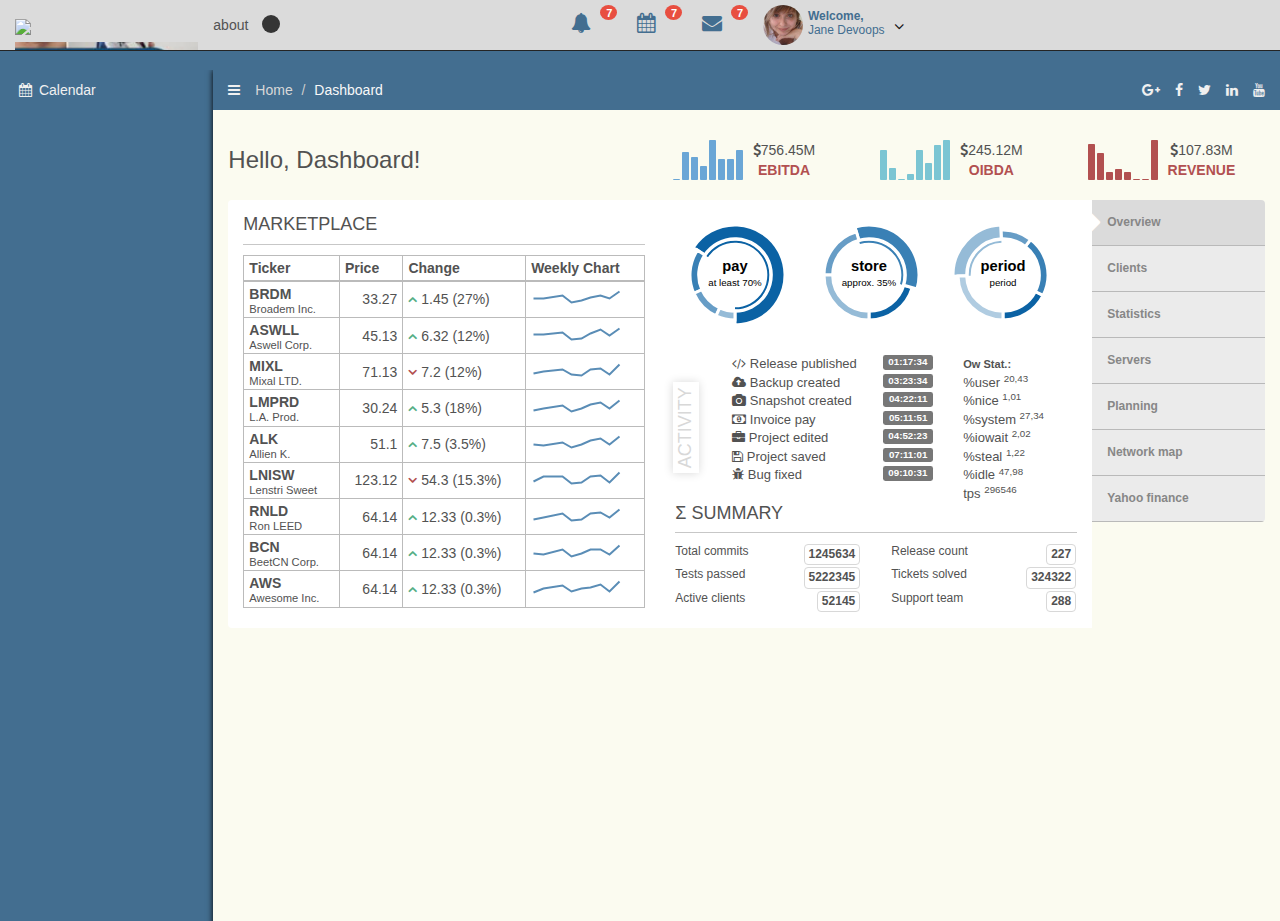
==== index_v1.html @ 011835b8 "Commit Geral" ====
<!DOCTYPE html>
<html lang="en">
	<head>
		<meta charset="utf-8">
		<title>Nome Sistema</title>
		<meta name="description" content="description">
		<meta name="author" content="DevOOPS">
		<meta name="viewport" content="width=device-width, initial-scale=1">
		<link href="plugins/bootstrap/bootstrap.css" rel="stylesheet">
		<link href="plugins/jquery-ui/jquery-ui.min.css" rel="stylesheet">
		<link href="http://maxcdn.bootstrapcdn.com/font-awesome/4.2.0/css/font-awesome.min.css" rel="stylesheet">
		<link href='http://fonts.googleapis.com/css?family=Righteous' rel='stylesheet' type='text/css'>
		<link href="plugins/fancybox/jquery.fancybox.css" rel="stylesheet">
		<link href="plugins/fullcalendar/fullcalendar.css" rel="stylesheet">
		<link href="plugins/xcharts/xcharts.min.css" rel="stylesheet">
		<link href="plugins/select2/select2.css" rel="stylesheet">
		<link href="plugins/justified-gallery/justifiedGallery.css" rel="stylesheet">
		<link href="css/style_v1.css" rel="stylesheet">
		<link href="plugins/chartist/chartist.min.css" rel="stylesheet">
		<!-- HTML5 shim and Respond.js IE8 support of HTML5 elements and media queries -->
		<!--[if lt IE 9]>
				<script src="http://getbootstrap.com/docs-assets/js/html5shiv.js"></script>
				<script src="http://getbootstrap.com/docs-assets/js/respond.min.js"></script>
		<![endif]-->
	</head>
<body>asdasd
<!--Start Header-->
<div id="screensaver">
	<canvas id="canvas"></canvas>
	<i class="fa fa-lock" id="screen_unlock"></i>
</div>
<div id="modalbox">
	<div class="devoops-modal">
		<div class="devoops-modal-header">
			<div class="modal-header-name">
				<span>Basic table</span>
			</div>
			<div class="box-icons">
				<a class="close-link">
					<i class="fa fa-times"></i>
				</a>
			</div>
		</div>
		<div class="devoops-modal-inner">
		</div>
		<div class="devoops-modal-bottom">
		</div>
	</div>
</div>
<header class="navbar">
	<div class="container-fluid expanded-panel">
		<div class="row">
			<div id="logo" class="col-xs-12 col-sm-2">
				<a href="index_v1.html">
					<img src="img/111.png"/>
				</a>
			</div>
			<div id="top-panel" class="col-xs-12 col-sm-10">
				<div class="row">
					<!-- <div class="col-xs-8 col-sm-4">
						<div id="search">
							<input type="text" placeholder="search"/>
							<i class="fa fa-search"></i>
						</div>
					</div> -->
					<div class="col-xs-4 col-sm-8 top-panel-right">
						<a href="#" class="about">about</a>
						<a href="index.html" class="style2"></a>
						<ul class="nav navbar-nav pull-right panel-menu">
							<li class="hidden-xs">
								<a href="index.html" class="modal-link">
									<i class="fa fa-bell"></i>
									<span class="badge">7</span>
								</a>
							</li>
							<li class="hidden-xs">
								<a class="ajax-link" href="ajax/calendar.html">
									<i class="fa fa-calendar"></i>
									<span class="badge">7</span>
								</a>
							</li>
							<li class="hidden-xs">
								<a href="ajax/page_messages.html" class="ajax-link">
									<i class="fa fa-envelope"></i>
									<span class="badge">7</span>
								</a>
							</li>
							<li class="dropdown">
								<a href="#" class="dropdown-toggle account" data-toggle="dropdown">
									<div class="avatar">
										<img src="img/avatar.jpg" class="img-circle" alt="avatar" />
									</div>
									<i class="fa fa-angle-down pull-right"></i>
									<div class="user-mini pull-right">
										<span class="welcome">Welcome,</span>
										<span>Jane Devoops</span>
									</div>
								</a>
								<ul class="dropdown-menu">
									<li>
										<a href="#">
											<i class="fa fa-user"></i>
											<span>Profile</span>
										</a>
									</li>
									<li>
										<a href="ajax/page_messages.html" class="ajax-link">
											<i class="fa fa-envelope"></i>
											<span>Messages</span>
										</a>
									</li>
									<li>
										<a href="ajax/gallery_simple.html" class="ajax-link">
											<i class="fa fa-picture-o"></i>
											<span>Albums</span>
										</a>
									</li>
									<li>
										<a href="ajax/calendar.html" class="ajax-link">
											<i class="fa fa-tasks"></i>
											<span>Tasks</span>
										</a>
									</li>
									<li>
										<a href="#">
											<i class="fa fa-cog"></i>
											<span>Settings</span>
										</a>
									</li>
									<li>
										<a href="#">
											<i class="fa fa-power-off"></i>
											<span>Logout</span>
										</a>
									</li>
								</ul>
							</li>
						</ul>
					</div>
				</div>
			</div>
		</div>
	</div>
</header>
<!--End Header-->
<!--Start Container-->
<div id="main" class="container-fluid">
	<div class="row">
		<div id="sidebar-left" class="col-xs-2 col-sm-2">
			<ul class="nav main-menu">
				<!-- <li>
					<a href="ajax/dashboard.html" class="ajax-link">
						<i class="fa fa-dashboard"></i>
						<span class="hidden-xs">Dashboard</span>
					</a>
				</li>
				<li class="dropdown">
					<a href="#" class="dropdown-toggle">
						<i class="fa fa-bar-chart-o"></i>
						<span class="hidden-xs">Charts</span>
					</a>
					<ul class="dropdown-menu">
						<li><a class="ajax-link" href="ajax/charts_xcharts.html">xCharts</a></li>
						<li><a class="ajax-link" href="ajax/charts_flot.html">Flot Charts</a></li>
						<li><a class="ajax-link" href="ajax/charts_google.html">Google Charts</a></li>
						<li><a class="ajax-link" href="ajax/charts_morris.html">Morris Charts</a></li>
						<li><a class="ajax-link" href="ajax/charts_amcharts.html">AmCharts</a></li>
						<li><a class="ajax-link" href="ajax/charts_chartist.html">Chartist</a></li>
						<li><a class="ajax-link" href="ajax/charts_coindesk.html">CoinDesk realtime</a></li>
					</ul>
				</li>
				<li class="dropdown">
					<a href="#" class="dropdown-toggle">
						<i class="fa fa-table"></i>
						 <span class="hidden-xs">Tables</span>
					</a>
					<ul class="dropdown-menu">
						<li><a class="ajax-link" href="ajax/tables_simple.html">Simple Tables</a></li>
						<li><a class="ajax-link" href="ajax/tables_datatables.html">Data Tables</a></li>
						<li><a class="ajax-link" href="ajax/tables_beauty.html">Beauty Tables</a></li>
					</ul>
				</li>
				<li class="dropdown">
					<a href="#" class="dropdown-toggle">
						<i class="fa fa-pencil-square-o"></i>
						 <span class="hidden-xs">Forms</span>
					</a>
					<ul class="dropdown-menu">
						<li><a class="ajax-link" href="ajax/forms_elements.html">Elements</a></li>
						<li><a class="ajax-link" href="ajax/forms_layouts.html">Layouts</a></li>
						<li><a class="ajax-link" href="ajax/forms_file_uploader.html">File Uploader</a></li>
					</ul>
				</li>
				<li class="dropdown">
					<a href="#" class="dropdown-toggle">
						<i class="fa fa-desktop"></i>
						 <span class="hidden-xs">UI Elements</span>
					</a>
					<ul class="dropdown-menu">
						<li><a class="ajax-link" href="ajax/ui_grid.html">Grid</a></li>
						<li><a class="ajax-link" href="ajax/ui_buttons.html">Buttons</a></li>
						<li><a class="ajax-link" href="ajax/ui_progressbars.html">Progress Bars</a></li>
						<li><a class="ajax-link" href="ajax/ui_jquery-ui.html">Jquery UI</a></li>
						<li><a class="ajax-link" href="ajax/ui_icons.html">Icons</a></li>
					</ul>
				</li>
				<li class="dropdown">
					<a href="#" class="dropdown-toggle">
						<i class="fa fa-list"></i>
						 <span class="hidden-xs">Pages</span>
					</a>
					<ul class="dropdown-menu">
						<li><a href="ajax/page_login_v1.html">Login</a></li>
						<li><a href="ajax/page_register_v1.html">Register</a></li>
						<li><a id="locked-screen" class="submenu" href="ajax/page_locked.html">Locked Screen</a></li>
						<li><a class="ajax-link" href="ajax/page_contacts.html">Contacts</a></li>
						<li><a class="ajax-link" href="ajax/page_feed.html">Feed</a></li>
						<li><a class="ajax-link add-full" href="ajax/page_messages.html">Messages</a></li>
						<li><a class="ajax-link" href="ajax/page_pricing.html">Pricing</a></li>
						<li><a class="ajax-link" href="ajax/page_product.html">Product</a></li>
						<li><a class="ajax-link" href="ajax/page_invoice.html">Invoice</a></li>
						<li><a class="ajax-link" href="ajax/page_search.html">Search Results</a></li>
						<li><a class="ajax-link" href="ajax/page_404.html">Error 404</a></li>
						<li><a href="ajax/page_500_v1.html">Error 500</a></li>
					</ul>
				</li>
				<li class="dropdown">
					<a href="#" class="dropdown-toggle">
						<i class="fa fa-map-marker"></i>
						<span class="hidden-xs">Maps</span>
					</a>
					<ul class="dropdown-menu">
						<li><a class="ajax-link" href="ajax/maps.html">OpenStreetMap</a></li>
						<li><a class="ajax-link" href="ajax/map_fullscreen.html">Fullscreen map</a></li>
						<li><a class="ajax-link" href="ajax/map_leaflet.html">Leaflet</a></li>
					</ul>
				</li>
				<li class="dropdown">
					<a href="#" class="dropdown-toggle">
						<i class="fa fa-picture-o"></i>
						 <span class="hidden-xs">Gallery</span>
					</a>
					<ul class="dropdown-menu">
						<li><a class="ajax-link" href="ajax/gallery_simple.html">Simple Gallery</a></li>
						<li><a class="ajax-link" href="ajax/gallery_flickr.html">Flickr Gallery</a></li>
					</ul>
				</li>
				<li>
					 <a class="ajax-link" href="ajax/typography.html">
						 <i class="fa fa-font"></i>
						 <span class="hidden-xs">Typography</span>
					</a>
				</li> -->
				 <li>
					<a class="ajax-link" href="ajax/calendar.html">
						 <i class="fa fa-calendar"></i>
						 <span class="hidden-xs">Calendar</span>
					</a>
				 </li>
				<!-- <li class="dropdown">
					<a href="#" class="dropdown-toggle">
						<i class="fa fa-picture-o"></i>
						 <span class="hidden-xs">Multilevel menu</span>
					</a>
					<ul class="dropdown-menu">
						<li><a href="#">First level menu</a></li>
						<li><a href="#">First level menu</a></li>
						<li class="dropdown">
							<a href="#" class="dropdown-toggle">
								<i class="fa fa-plus-square"></i>
								<span class="hidden-xs">Second level menu group</span>
							</a>
							<ul class="dropdown-menu">
								<li><a href="#">Second level menu</a></li>
								<li><a href="#">Second level menu</a></li>
								<li class="dropdown">
									<a href="#" class="dropdown-toggle">
										<i class="fa fa-plus-square"></i>
										<span class="hidden-xs">Three level menu group</span>
									</a>
									<ul class="dropdown-menu">
										<li><a href="#">Three level menu</a></li>
										<li><a href="#">Three level menu</a></li>
										<li class="dropdown">
											<a href="#" class="dropdown-toggle">
												<i class="fa fa-plus-square"></i>
												<span class="hidden-xs">Four level menu group</span>
											</a>
											<ul class="dropdown-menu">
												<li><a href="#">Four level menu</a></li>
												<li><a href="#">Four level menu</a></li>
												<li class="dropdown">
													<a href="#" class="dropdown-toggle">
														<i class="fa fa-plus-square"></i>
														<span class="hidden-xs">Five level menu group</span>
													</a>
													<ul class="dropdown-menu">
														<li><a href="#">Five level menu</a></li>
														<li><a href="#">Five level menu</a></li>
														<li class="dropdown">
															<a href="#" class="dropdown-toggle">
																<i class="fa fa-plus-square"></i>
																<span class="hidden-xs">Six level menu group</span>
															</a>
															<ul class="dropdown-menu">
																<li><a href="#">Six level menu</a></li>
																<li><a href="#">Six level menu</a></li>
															</ul>
														</li>
													</ul>
												</li>
											</ul>
										</li>
										<li><a href="#">Three level menu</a></li>
									</ul>
								</li>
							</ul>
						</li>
					</ul>
				</li>-->
			</ul>
		</div>
		<!--Start Content-->
		<div id="content" class="col-xs-12 col-sm-10">
			<div id="about">
				<div class="about-inner">
					<h4 class="page-header">Open-source admin theme for you</h4>
					<p>DevOOPS team</p>
					<p>Homepage - <a href="http://devoops.me" target="_blank">http://devoops.me</a></p>
					<p>Email - <a href="mailto:devoopsme@gmail.com">devoopsme@gmail.com</a></p>
					<p>Twitter - <a href="http://twitter.com/devoopsme" target="_blank">http://twitter.com/devoopsme</a></p>
					<p>Donate - BTC 123Ci1ZFK5V7gyLsyVU36yPNWSB5TDqKn3</p>
				</div>
			</div>
			<div class="preloader">
				<img src="img/devoops_getdata.gif" class="devoops-getdata" alt="preloader"/>
			</div>
			<div id="ajax-content"></div>
		</div>
		<!--End Content-->
	</div>
</div>
<!--End Container-->
<!-- jQuery (necessary for Bootstrap's JavaScript plugins) -->
<!--<script src="http://code.jquery.com/jquery.js"></script>-->
<script src="plugins/jquery/jquery.min.js"></script>
<script src="plugins/jquery-ui/jquery-ui.min.js"></script>
<!-- Include all compiled plugins (below), or include individual files as needed -->
<script src="plugins/bootstrap/bootstrap.min.js"></script>
<script src="plugins/justified-gallery/jquery.justifiedGallery.min.js"></script>
<script src="plugins/tinymce/tinymce.min.js"></script>
<script src="plugins/tinymce/jquery.tinymce.min.js"></script>
<!-- All functions for this theme + document.ready processing -->
<script src="js/devoops.js"></script>
</body>
</html>
---- plugins/fullcalendar/fullcalendar.css ----
/*!
 * FullCalendar v2.1.1 Stylesheet
 * Docs & License: http://arshaw.com/fullcalendar/
 * (c) 2013 Adam Shaw
 */


.fc {
	direction: ltr;
	text-align: left;
}

.fc-rtl {
	text-align: right;
}

body .fc { /* extra precedence to overcome jqui */
	font-size: 1em;
}


/* Colors
--------------------------------------------------------------------------------------------------*/

.fc-unthemed th,
.fc-unthemed td,
.fc-unthemed hr,
.fc-unthemed thead,
.fc-unthemed tbody,
.fc-unthemed .fc-row,
.fc-unthemed .fc-popover {
	border-color: #ddd;
}

.fc-unthemed .fc-popover {
	background-color: #fff;
}

.fc-unthemed hr,
.fc-unthemed .fc-popover .fc-header {
	background: #eee;
}

.fc-unthemed .fc-popover .fc-header .fc-close {
	color: #666;
}

.fc-unthemed .fc-today {
	background: #fcf8e3;
}

.fc-highlight { /* when user is selecting cells */
	background: #bce8f1;
	opacity: .3;
	filter: alpha(opacity=30); /* for IE */
}


/* Icons (inline elements with styled text that mock arrow icons)
--------------------------------------------------------------------------------------------------*/

.fc-icon {
	display: inline-block;
	font-size: 2em;
	line-height: .5em;
	height: .5em; /* will make the total height 1em */
	font-family: "Courier New", Courier, monospace;
}

.fc-icon-left-single-arrow:after {
	content: "\02039";
	font-weight: bold;
}

.fc-icon-right-single-arrow:after {
	content: "\0203A";
	font-weight: bold;
}

.fc-icon-left-double-arrow:after {
	content: "\000AB";
}

.fc-icon-right-double-arrow:after {
	content: "\000BB";
}

.fc-icon-x:after {
	content: "\000D7";
}


/* Buttons (styled <button> tags, normalized to work cross-browser)
--------------------------------------------------------------------------------------------------*/

.fc button {
	/* force height to include the border and padding */
	-moz-box-sizing: border-box;
	-webkit-box-sizing: border-box;
	box-sizing: border-box;

	/* dimensions */
	margin: 0;
	height: 2.1em;
	padding: 0 .6em;

	/* text & cursor */
	font-size: 1em; /* normalize */
	white-space: nowrap;
	cursor: pointer;
}

/* Firefox has an annoying inner border */
.fc button::-moz-focus-inner { margin: 0; padding: 0; }
	
.fc-state-default { /* non-theme */
	border: 1px solid;
}

.fc-state-default.fc-corner-left { /* non-theme */
	border-top-left-radius: 4px;
	border-bottom-left-radius: 4px;
}

.fc-state-default.fc-corner-right { /* non-theme */
	border-top-right-radius: 4px;
	border-bottom-right-radius: 4px;
}

/* icons in buttons */

.fc button .fc-icon { /* non-theme */
	position: relative;
	top: .05em; /* seems to be a good adjustment across browsers */
	margin: 0 .1em;
}
	
/*
  button states
  borrowed from twitter bootstrap (http://twitter.github.com/bootstrap/)
*/

.fc-state-default {
	background-color: #f5f5f5;
	background-image: -moz-linear-gradient(top, #ffffff, #e6e6e6);
	background-image: -webkit-gradient(linear, 0 0, 0 100%, from(#ffffff), to(#e6e6e6));
	background-image: -webkit-linear-gradient(top, #ffffff, #e6e6e6);
	background-image: -o-linear-gradient(top, #ffffff, #e6e6e6);
	background-image: linear-gradient(to bottom, #ffffff, #e6e6e6);
	background-repeat: repeat-x;
	border-color: #e6e6e6 #e6e6e6 #bfbfbf;
	border-color: rgba(0, 0, 0, 0.1) rgba(0, 0, 0, 0.1) rgba(0, 0, 0, 0.25);
	color: #333;
	text-shadow: 0 1px 1px rgba(255, 255, 255, 0.75);
	box-shadow: inset 0 1px 0 rgba(255, 255, 255, 0.2), 0 1px 2px rgba(0, 0, 0, 0.05);
}

.fc-state-hover,
.fc-state-down,
.fc-state-active,
.fc-state-disabled {
	color: #333333;
	background-color: #e6e6e6;
}

.fc-state-hover {
	color: #333333;
	text-decoration: none;
	background-position: 0 -15px;
	-webkit-transition: background-position 0.1s linear;
	   -moz-transition: background-position 0.1s linear;
	     -o-transition: background-position 0.1s linear;
	        transition: background-position 0.1s linear;
}

.fc-state-down,
.fc-state-active {
	background-color: #cccccc;
	background-image: none;
	box-shadow: inset 0 2px 4px rgba(0, 0, 0, 0.15), 0 1px 2px rgba(0, 0, 0, 0.05);
}

.fc-state-disabled {
	cursor: default;
	background-image: none;
	opacity: 0.65;
	filter: alpha(opacity=65);
	box-shadow: none;
}


/* Buttons Groups
--------------------------------------------------------------------------------------------------*/

.fc-button-group {
	display: inline-block;
}

/*
every button that is not first in a button group should scootch over one pixel and cover the
previous button's border...
*/

.fc .fc-button-group > * { /* extra precedence b/c buttons have margin set to zero */
	float: left;
	margin: 0 0 0 -1px;
}

.fc .fc-button-group > :first-child { /* same */
	margin-left: 0;
}


/* Popover
--------------------------------------------------------------------------------------------------*/

.fc-popover {
	position: absolute;
	box-shadow: 0 2px 6px rgba(0,0,0,.15);
}

.fc-popover .fc-header {
	padding: 2px 4px;
}

.fc-popover .fc-header .fc-title {
	margin: 0 2px;
}

.fc-popover .fc-header .fc-close {
	cursor: pointer;
}

.fc-ltr .fc-popover .fc-header .fc-title,
.fc-rtl .fc-popover .fc-header .fc-close {
	float: left;
}

.fc-rtl .fc-popover .fc-header .fc-title,
.fc-ltr .fc-popover .fc-header .fc-close {
	float: right;
}

/* unthemed */

.fc-unthemed .fc-popover {
	border-width: 1px;
	border-style: solid;
}

.fc-unthemed .fc-popover .fc-header .fc-close {
	font-size: 25px;
	margin-top: 4px;
}

/* jqui themed */

.fc-popover > .ui-widget-header + .ui-widget-content {
	border-top: 0; /* where they meet, let the header have the border */
}


/* Misc Reusable Components
--------------------------------------------------------------------------------------------------*/

.fc hr {
	height: 0;
	margin: 0;
	padding: 0 0 2px; /* height is unreliable across browsers, so use padding */
	border-style: solid;
	border-width: 1px 0;
}

.fc-clear {
	clear: both;
}

.fc-bg,
.fc-highlight-skeleton,
.fc-helper-skeleton {
	/* these element should always cling to top-left/right corners */
	position: absolute;
	top: 0;
	left: 0;
	right: 0;
}

.fc-bg {
	bottom: 0; /* strech bg to bottom edge */
}

.fc-bg table {
	height: 100%; /* strech bg to bottom edge */
}


/* Tables
--------------------------------------------------------------------------------------------------*/

.fc table {
	width: 100%;
	table-layout: fixed;
	border-collapse: collapse;
	border-spacing: 0;
	font-size: 1em; /* normalize cross-browser */
}

.fc th {
	text-align: center;
}

.fc th,
.fc td {
	border-style: solid;
	border-width: 1px;
	padding: 0;
	vertical-align: top;
}

.fc td.fc-today {
	border-style: double; /* overcome neighboring borders */
}


/* Fake Table Rows
--------------------------------------------------------------------------------------------------*/

.fc .fc-row { /* extra precedence to overcome themes w/ .ui-widget-content forcing a 1px border */
	/* no visible border by default. but make available if need be (scrollbar width compensation) */
	border-style: solid;
	border-width: 0;
}

.fc-row table {
	/* don't put left/right border on anything within a fake row.
	   the outer tbody will worry about this */
	border-left: 0 hidden transparent;
	border-right: 0 hidden transparent;

	/* no bottom borders on rows */
	border-bottom: 0 hidden transparent; 
}

.fc-row:first-child table {
	border-top: 0 hidden transparent; /* no top border on first row */
}


/* Day Row (used within the header and the DayGrid)
--------------------------------------------------------------------------------------------------*/

.fc-row {
	position: relative;
}

.fc-row .fc-bg {
	z-index: 1;
}

/* highlighting cells */

.fc-row .fc-highlight-skeleton {
	z-index: 2;
	bottom: 0; /* stretch skeleton to bottom of row */
}

.fc-row .fc-highlight-skeleton table {
	height: 100%; /* stretch skeleton to bottom of row */
}

.fc-row .fc-highlight-skeleton td {
	border-color: transparent;
}

/*
row content (which contains day/week numbers and events) as well as "helper" (which contains
temporary rendered events).
*/

.fc-row .fc-content-skeleton {
	position: relative;
	z-index: 3;
	padding-bottom: 2px; /* matches the space above the events */
}

.fc-row .fc-helper-skeleton {
	z-index: 4;
}

.fc-row .fc-content-skeleton td,
.fc-row .fc-helper-skeleton td {
	/* see-through to the background below */
	background: none; /* in case <td>s are globally styled */
	border-color: transparent;

	/* don't put a border between events and/or the day number */
	border-bottom: 0;
}

.fc-row .fc-content-skeleton tbody td, /* cells with events inside (so NOT the day number cell) */
.fc-row .fc-helper-skeleton tbody td {
	/* don't put a border between event cells */
	border-top: 0;
}


/* Scrolling Container
--------------------------------------------------------------------------------------------------*/

.fc-scroller { /* this class goes on elements for guaranteed vertical scrollbars */
	overflow-y: scroll;
	overflow-x: hidden;
}

.fc-scroller > * { /* we expect an immediate inner element */
	position: relative; /* re-scope all positions */
	width: 100%; /* hack to force re-sizing this inner element when scrollbars appear/disappear */
	overflow: hidden; /* don't let negative margins or absolute positioning create further scroll */
}


/* Global Event Styles
--------------------------------------------------------------------------------------------------*/

.fc-event {
	position: relative; /* for resize handle and other inner positioning */
	display: block; /* make the <a> tag block */
	font-size: .85em;
	line-height: 1.3;
	border-radius: 3px;
	border: 1px solid #3a87ad; /* default BORDER color */
	background-color: #3a87ad; /* default BACKGROUND color */
	font-weight: normal; /* undo jqui's ui-widget-header bold */
}

/* overpower some of bootstrap's and jqui's styles on <a> tags */
.fc-event,
.fc-event:hover,
.ui-widget .fc-event {
	color: #fff; /* default TEXT color */
	text-decoration: none; /* if <a> has an href */
}

.fc-event[href],
.fc-event.fc-draggable {
	cursor: pointer; /* give events with links and draggable events a hand mouse pointer */
}


/* DayGrid events
----------------------------------------------------------------------------------------------------
We use the full "fc-day-grid-event" class instead of using descendants because the event won't
be a descendant of the grid when it is being dragged.
*/

.fc-day-grid-event {
	margin: 1px 2px 0; /* spacing between events and edges */
	padding: 0 1px;
}

/* events that are continuing to/from another week. kill rounded corners and butt up against edge */

.fc-ltr .fc-day-grid-event.fc-not-start,
.fc-rtl .fc-day-grid-event.fc-not-end {
	margin-left: 0;
	border-left-width: 0;
	padding-left: 1px; /* replace the border with padding */
	border-top-left-radius: 0;
	border-bottom-left-radius: 0;
}

.fc-ltr .fc-day-grid-event.fc-not-end,
.fc-rtl .fc-day-grid-event.fc-not-start {
	margin-right: 0;
	border-right-width: 0;
	padding-right: 1px; /* replace the border with padding */
	border-top-right-radius: 0;
	border-bottom-right-radius: 0;
}

.fc-day-grid-event > .fc-content { /* force events to be one-line tall */
	white-space: nowrap;
	overflow: hidden;
}

.fc-day-grid-event .fc-time {
	font-weight: bold;
}

/* resize handle (outside of fc-content, so can go outside of bounds) */

.fc-day-grid-event .fc-resizer {
	position: absolute;
	top: 0;
	bottom: 0;
	width: 7px;
}

.fc-ltr .fc-day-grid-event .fc-resizer {
	right: -3px;
	cursor: e-resize;
}

.fc-rtl .fc-day-grid-event .fc-resizer {
	left: -3px;
	cursor: w-resize;
}


/* Event Limiting
--------------------------------------------------------------------------------------------------*/

/* "more" link that represents hidden events */

a.fc-more {
	margin: 1px 3px;
	font-size: .85em;
	cursor: pointer;
	text-decoration: none;
}

a.fc-more:hover {
	text-decoration: underline;
}

.fc-limited { /* rows and cells that are hidden because of a "more" link */
	display: none;
}

/* popover that appears when "more" link is clicked */

.fc-day-grid .fc-row {
	z-index: 1; /* make the "more" popover one higher than this */
}

.fc-more-popover {
	z-index: 2;
	width: 220px;
}

.fc-more-popover .fc-event-container {
	padding: 10px;
}

/* Toolbar
--------------------------------------------------------------------------------------------------*/

.fc-toolbar {
	text-align: center;
	margin-bottom: 1em;
}

.fc-toolbar .fc-left {
	float: left;
}

.fc-toolbar .fc-right {
	float: right;
}

.fc-toolbar .fc-center {
	display: inline-block;
}

/* the things within each left/right/center section */
.fc .fc-toolbar > * > * { /* extra precedence to override button border margins */
	float: left;
	margin-left: .75em;
}

/* the first thing within each left/center/right section */
.fc .fc-toolbar > * > :first-child { /* extra precedence to override button border margins */
	margin-left: 0;
}
	
/* title text */

.fc-toolbar h2 {
	margin: 0;
}

/* button layering (for border precedence) */

.fc-toolbar button {
	position: relative;
}

.fc-toolbar .fc-state-hover,
.fc-toolbar .ui-state-hover {
	z-index: 2;
}
	
.fc-toolbar .fc-state-down {
	z-index: 3;
}

.fc-toolbar .fc-state-active,
.fc-toolbar .ui-state-active {
	z-index: 4;
}

.fc-toolbar button:focus {
	z-index: 5;
}


/* View Structure
--------------------------------------------------------------------------------------------------*/

/* undo twitter bootstrap's box-sizing rules. normalizes positioning techniques */
/* don't do this for the toolbar because we'll want bootstrap to style those buttons as some pt */
.fc-view-container *,
.fc-view-container *:before,
.fc-view-container *:after {
	-webkit-box-sizing: content-box;
	   -moz-box-sizing: content-box;
	        box-sizing: content-box;
}

.fc-view, /* scope positioning and z-index's for everything within the view */
.fc-view > table { /* so dragged elements can be above the view's main element */
	position: relative;
	z-index: 1;
}

/* BasicView
--------------------------------------------------------------------------------------------------*/

/* day row structure */

.fc-basicWeek-view .fc-content-skeleton,
.fc-basicDay-view .fc-content-skeleton {
	/* we are sure there are no day numbers in these views, so... */
	padding-top: 1px; /* add a pixel to make sure there are 2px padding above events */
	padding-bottom: 1em; /* ensure a space at bottom of cell for user selecting/clicking */
}

.fc-basic-view tbody .fc-row {
	min-height: 4em; /* ensure that all rows are at least this tall */
}

/* a "rigid" row will take up a constant amount of height because content-skeleton is absolute */

.fc-row.fc-rigid {
	overflow: hidden;
}

.fc-row.fc-rigid .fc-content-skeleton {
	position: absolute;
	top: 0;
	left: 0;
	right: 0;
}

/* week and day number styling */

.fc-basic-view .fc-week-number,
.fc-basic-view .fc-day-number {
	padding: 0 2px;
}

.fc-basic-view td.fc-week-number span,
.fc-basic-view td.fc-day-number {
	padding-top: 2px;
	padding-bottom: 2px;
}

.fc-basic-view .fc-week-number {
	text-align: center;
}

.fc-basic-view .fc-week-number span {
	/* work around the way we do column resizing and ensure a minimum width */
	display: inline-block;
	min-width: 1.25em;
}

.fc-ltr .fc-basic-view .fc-day-number {
	text-align: right;
}

.fc-rtl .fc-basic-view .fc-day-number {
	text-align: left;
}

.fc-day-number.fc-other-month {
	opacity: 0.3;
	filter: alpha(opacity=30); /* for IE */
	/* opacity with small font can sometimes look too faded
	   might want to set the 'color' property instead
	   making day-numbers bold also fixes the problem */
}

/* AgendaView all-day area
--------------------------------------------------------------------------------------------------*/

.fc-agenda-view .fc-day-grid {
	position: relative;
	z-index: 2; /* so the "more.." popover will be over the time grid */
}

.fc-agenda-view .fc-day-grid .fc-row {
	min-height: 3em; /* all-day section will never get shorter than this */
}

.fc-agenda-view .fc-day-grid .fc-row .fc-content-skeleton {
	padding-top: 1px; /* add a pixel to make sure there are 2px padding above events */
	padding-bottom: 1em; /* give space underneath events for clicking/selecting days */
}


/* TimeGrid axis running down the side (for both the all-day area and the slot area)
--------------------------------------------------------------------------------------------------*/

.fc .fc-axis { /* .fc to overcome default cell styles */
	vertical-align: middle;
	padding: 0 4px;
	white-space: nowrap;
}

.fc-ltr .fc-axis {
	text-align: right;
}

.fc-rtl .fc-axis {
	text-align: left;
}

.ui-widget td.fc-axis {
	font-weight: normal; /* overcome jqui theme making it bold */
}


/* TimeGrid Structure
--------------------------------------------------------------------------------------------------*/

.fc-time-grid-container, /* so scroll container's z-index is below all-day */
.fc-time-grid { /* so slats/bg/content/etc positions get scoped within here */
	position: relative;
	z-index: 1;
}

.fc-time-grid {
	min-height: 100%; /* so if height setting is 'auto', .fc-bg stretches to fill height */
}

.fc-time-grid table { /* don't put outer borders on slats/bg/content/etc */
	border: 0 hidden transparent;
}

.fc-time-grid > .fc-bg {
	z-index: 1;
}

.fc-time-grid .fc-slats,
.fc-time-grid > hr { /* the <hr> AgendaView injects when grid is shorter than scroller */
	position: relative;
	z-index: 2;
}

.fc-time-grid .fc-highlight-skeleton {
	z-index: 3;
}

.fc-time-grid .fc-content-skeleton {
	position: absolute;
	z-index: 4;
	top: 0;
	left: 0;
	right: 0;
}

.fc-time-grid > .fc-helper-skeleton {
	z-index: 5;
}


/* TimeGrid Slats (lines that run horizontally)
--------------------------------------------------------------------------------------------------*/

.fc-slats td {
	height: 1.5em;
	border-bottom: 0; /* each cell is responsible for its top border */
}

.fc-slats .fc-minor td {
	border-top-style: dotted;
}

.fc-slats .ui-widget-content { /* for jqui theme */
	background: none; /* see through to fc-bg */
}


/* TimeGrid Highlighting Slots
--------------------------------------------------------------------------------------------------*/

.fc-time-grid .fc-highlight-container { /* a div within a cell within the fc-highlight-skeleton */
	position: relative; /* scopes the left/right of the fc-highlight to be in the column */
}

.fc-time-grid .fc-highlight {
	position: absolute;
	left: 0;
	right: 0;
	/* top and bottom will be in by JS */
}


/* TimeGrid Event Containment
--------------------------------------------------------------------------------------------------*/

.fc-time-grid .fc-event-container { /* a div within a cell within the fc-content-skeleton */
	position: relative;
}

.fc-ltr .fc-time-grid .fc-event-container { /* space on the sides of events for LTR (default) */
	margin: 0 2.5% 0 2px;
}

.fc-rtl .fc-time-grid .fc-event-container { /* space on the sides of events for RTL */
	margin: 0 2px 0 2.5%;
}

.fc-time-grid .fc-event {
	position: absolute;
	z-index: 1; /* scope inner z-index's */
}


/* TimeGrid Event Styling
----------------------------------------------------------------------------------------------------
We use the full "fc-time-grid-event" class instead of using descendants because the event won't
be a descendant of the grid when it is being dragged.
*/

.fc-time-grid-event.fc-not-start { /* events that are continuing from another day */
	/* replace space made by the top border with padding */
	border-top-width: 0;
	padding-top: 1px;

	/* remove top rounded corners */
	border-top-left-radius: 0;
	border-top-right-radius: 0;
}

.fc-time-grid-event.fc-not-end {
	/* replace space made by the top border with padding */
	border-bottom-width: 0;
	padding-bottom: 1px;

	/* remove bottom rounded corners */
	border-bottom-left-radius: 0;
	border-bottom-right-radius: 0;
}

.fc-time-grid-event {
	overflow: hidden; /* don't let the bg flow over rounded corners */
}

.fc-time-grid-event > .fc-content { /* contains the time and title, but no bg and resizer */
	position: relative;
	z-index: 2; /* above the bg */
}

.fc-time-grid-event .fc-time,
.fc-time-grid-event .fc-title {
	padding: 0 1px;
}

.fc-time-grid-event .fc-time {
	font-size: .85em;
	white-space: nowrap;
}

.fc-time-grid-event .fc-bg {
	z-index: 1;
	background: #fff;
	opacity: .25;
	filter: alpha(opacity=25); /* for IE */
}

/* short mode, where time and title are on the same line */

.fc-time-grid-event.fc-short .fc-content {
	/* don't wrap to second line (now that contents will be inline) */
	white-space: nowrap;
}

.fc-time-grid-event.fc-short .fc-time,
.fc-time-grid-event.fc-short .fc-title {
	/* put the time and title on the same line */
	display: inline-block;
	vertical-align: top;
}

.fc-time-grid-event.fc-short .fc-time span {
	display: none; /* don't display the full time text... */
}

.fc-time-grid-event.fc-short .fc-time:before {
	content: attr(data-start); /* ...instead, display only the start time */
}

.fc-time-grid-event.fc-short .fc-time:after {
	content: "\000A0-\000A0"; /* seperate with a dash, wrapped in nbsp's */
}

.fc-time-grid-event.fc-short .fc-title {
	font-size: .85em; /* make the title text the same size as the time */
	padding: 0; /* undo padding from above */
}

/* resizer */

.fc-time-grid-event .fc-resizer {
	position: absolute;
	z-index: 3; /* above content */
	left: 0;
	right: 0;
	bottom: 0;
	height: 8px;
	overflow: hidden;
	line-height: 8px;
	font-size: 11px;
	font-family: monospace;
	text-align: center;
	cursor: s-resize;
}

.fc-time-grid-event .fc-resizer:after {
	content: "=";
}
---- plugins/xcharts/xcharts.min.css ----
.xchart .line{stroke-width:3px;fill:none}.xchart .fill{stroke-width:0}.xchart circle{stroke:#FFF;stroke-width:3px}.xchart .axis .domain{fill:none}.xchart .axis .tick line{stroke:#EEE;stroke-width:1px}.xchart .axis text{font-family:Helvetica,Arial,Verdana,sans-serif;fill:#666;font-size:12px}.xchart .color0 .line{stroke:#3880aa}.xchart .color0 .line .fill{pointer-events:none}.xchart .color0 rect,.xchart .color0 circle{fill:#3880aa}.xchart .color0 .fill{fill:rgba(56,128,170,0.1)}.xchart .color0.comp .line{stroke:#89bbd8}.xchart .color0.comp rect{fill:#89bbd8}.xchart .color0.comp .fill{display:none}.xchart .color0.comp circle,.xchart .color0.comp .pointer{fill:#89bbd8}.xchart .color1 .line{stroke:#4da944}.xchart .color1 .line .fill{pointer-events:none}.xchart .color1 rect,.xchart .color1 circle{fill:#4da944}.xchart .color1 .fill{fill:rgba(77,169,68,0.1)}.xchart .color1.comp .line{stroke:#9dd597}.xchart .color1.comp rect{fill:#9dd597}.xchart .color1.comp .fill{display:none}.xchart .color1.comp circle,.xchart .color1.comp .pointer{fill:#9dd597}.xchart .color2 .line{stroke:#f26522}.xchart .color2 .line .fill{pointer-events:none}.xchart .color2 rect,.xchart .color2 circle{fill:#f26522}.xchart .color2 .fill{fill:rgba(242,101,34,0.1)}.xchart .color2.comp .line{stroke:#f9b99a}.xchart .color2.comp rect{fill:#f9b99a}.xchart .color2.comp .fill{display:none}.xchart .color2.comp circle,.xchart .color2.comp .pointer{fill:#f9b99a}.xchart .color3 .line{stroke:#c6080d}.xchart .color3 .line .fill{pointer-events:none}.xchart .color3 rect,.xchart .color3 circle{fill:#c6080d}.xchart .color3 .fill{fill:rgba(198,8,13,0.1)}.xchart .color3.comp .line{stroke:#f8555a}.xchart .color3.comp rect{fill:#f8555a}.xchart .color3.comp .fill{display:none}.xchart .color3.comp circle,.xchart .color3.comp .pointer{fill:#f8555a}.xchart .color4 .line{stroke:#672d8b}.xchart .color4 .line .fill{pointer-events:none}.xchart .color4 rect,.xchart .color4 circle{fill:#672d8b}.xchart .color4 .fill{fill:rgba(103,45,139,0.1)}.xchart .color4.comp .line{stroke:#a869ce}.xchart .color4.comp rect{fill:#a869ce}.xchart .color4.comp .fill{display:none}.xchart .color4.comp circle,.xchart .color4.comp .pointer{fill:#a869ce}.xchart .color5 .line{stroke:#ce1797}.xchart .color5 .line .fill{pointer-events:none}.xchart .color5 rect,.xchart .color5 circle{fill:#ce1797}.xchart .color5 .fill{fill:rgba(206,23,151,0.1)}.xchart .color5.comp .line{stroke:#f075cb}.xchart .color5.comp rect{fill:#f075cb}.xchart .color5.comp .fill{display:none}.xchart .color5.comp circle,.xchart .color5.comp .pointer{fill:#f075cb}.xchart .color6 .line{stroke:#d9ce00}.xchart .color6 .line .fill{pointer-events:none}.xchart .color6 rect,.xchart .color6 circle{fill:#d9ce00}.xchart .color6 .fill{fill:rgba(217,206,0,0.1)}.xchart .color6.comp .line{stroke:#fff75a}.xchart .color6.comp rect{fill:#fff75a}.xchart .color6.comp .fill{display:none}.xchart .color6.comp circle,.xchart .color6.comp .pointer{fill:#fff75a}.xchart .color7 .line{stroke:#754c24}.xchart .color7 .line .fill{pointer-events:none}.xchart .color7 rect,.xchart .color7 circle{fill:#754c24}.xchart .color7 .fill{fill:rgba(117,76,36,0.1)}.xchart .color7.comp .line{stroke:#c98c50}.xchart .color7.comp rect{fill:#c98c50}.xchart .color7.comp .fill{display:none}.xchart .color7.comp circle,.xchart .color7.comp .pointer{fill:#c98c50}.xchart .color8 .line{stroke:#2eb9b4}.xchart .color8 .line .fill{pointer-events:none}.xchart .color8 rect,.xchart .color8 circle{fill:#2eb9b4}.xchart .color8 .fill{fill:rgba(46,185,180,0.1)}.xchart .color8.comp .line{stroke:#86e1de}.xchart .color8.comp rect{fill:#86e1de}.xchart .color8.comp .fill{display:none}.xchart .color8.comp circle,.xchart .color8.comp .pointer{fill:#86e1de}.xchart .color9 .line{stroke:#0e2e42}.xchart .color9 .line .fill{pointer-events:none}.xchart .color9 rect,.xchart .color9 circle{fill:#0e2e42}.xchart .color9 .fill{fill:rgba(14,46,66,0.1)}.xchart .color9.comp .line{stroke:#2477ab}.xchart .color9.comp rect{fill:#2477ab}.xchart .color9.comp .fill{display:none}.xchart .color9.comp circle,.xchart .color9.comp .pointer{fill:#2477ab}
---- plugins/select2/select2.css ----
/*
Version: 3.5.1 Timestamp: Tue Jul 22 18:58:56 EDT 2014
*/
.select2-container {
    margin: 0;
    position: relative;
    display: inline-block;
    /* inline-block for ie7 */
    zoom: 1;
    *display: inline;
    vertical-align: middle;
}

.select2-container,
.select2-drop,
.select2-search,
.select2-search input {
  /*
    Force border-box so that % widths fit the parent
    container without overlap because of margin/padding.
    More Info : http://www.quirksmode.org/css/box.html
  */
  -webkit-box-sizing: border-box; /* webkit */
     -moz-box-sizing: border-box; /* firefox */
          box-sizing: border-box; /* css3 */
}

.select2-container .select2-choice {
    display: block;
    height: 26px;
    padding: 0 0 0 8px;
    overflow: hidden;
    position: relative;

    border: 1px solid #aaa;
    white-space: nowrap;
    line-height: 26px;
    color: #444;
    text-decoration: none;

    border-radius: 4px;

    background-clip: padding-box;

    -webkit-touch-callout: none;
      -webkit-user-select: none;
         -moz-user-select: none;
          -ms-user-select: none;
              user-select: none;

    background-color: #fff;
    background-image: -webkit-gradient(linear, left bottom, left top, color-stop(0, #eee), color-stop(0.5, #fff));
    background-image: -webkit-linear-gradient(center bottom, #eee 0%, #fff 50%);
    background-image: -moz-linear-gradient(center bottom, #eee 0%, #fff 50%);
    filter: progid:DXImageTransform.Microsoft.gradient(startColorstr = '#ffffff', endColorstr = '#eeeeee', GradientType = 0);
    background-image: linear-gradient(to top, #eee 0%, #fff 50%);
}

html[dir="rtl"] .select2-container .select2-choice {
    padding: 0 8px 0 0;
}

.select2-container.select2-drop-above .select2-choice {
    border-bottom-color: #aaa;

    border-radius: 0 0 4px 4px;

    background-image: -webkit-gradient(linear, left bottom, left top, color-stop(0, #eee), color-stop(0.9, #fff));
    background-image: -webkit-linear-gradient(center bottom, #eee 0%, #fff 90%);
    background-image: -moz-linear-gradient(center bottom, #eee 0%, #fff 90%);
    filter: progid:DXImageTransform.Microsoft.gradient(startColorstr='#ffffff', endColorstr='#eeeeee', GradientType=0);
    background-image: linear-gradient(to bottom, #eee 0%, #fff 90%);
}

.select2-container.select2-allowclear .select2-choice .select2-chosen {
    margin-right: 42px;
}

.select2-container .select2-choice > .select2-chosen {
    margin-right: 26px;
    display: block;
    overflow: hidden;

    white-space: nowrap;

    text-overflow: ellipsis;
    float: none;
    width: auto;
}

html[dir="rtl"] .select2-container .select2-choice > .select2-chosen {
    margin-left: 26px;
    margin-right: 0;
}

.select2-container .select2-choice abbr {
    display: none;
    width: 12px;
    height: 12px;
    position: absolute;
    right: 24px;
    top: 8px;

    font-size: 1px;
    text-decoration: none;

    border: 0;
    background: url('select2.png') right top no-repeat;
    cursor: pointer;
    outline: 0;
}

.select2-container.select2-allowclear .select2-choice abbr {
    display: inline-block;
}

.select2-container .select2-choice abbr:hover {
    background-position: right -11px;
    cursor: pointer;
}

.select2-drop-mask {
    border: 0;
    margin: 0;
    padding: 0;
    position: fixed;
    left: 0;
    top: 0;
    min-height: 100%;
    min-width: 100%;
    height: auto;
    width: auto;
    opacity: 0;
    z-index: 9998;
    /* styles required for IE to work */
    background-color: #fff;
    filter: alpha(opacity=0);
}

.select2-drop {
    width: 100%;
    margin-top: -1px;
    position: absolute;
    z-index: 9999;
    top: 100%;

    background: #fff;
    color: #000;
    border: 1px solid #aaa;
    border-top: 0;

    border-radius: 0 0 4px 4px;

    -webkit-box-shadow: 0 4px 5px rgba(0, 0, 0, .15);
            box-shadow: 0 4px 5px rgba(0, 0, 0, .15);
}

.select2-drop.select2-drop-above {
    margin-top: 1px;
    border-top: 1px solid #aaa;
    border-bottom: 0;

    border-radius: 4px 4px 0 0;

    -webkit-box-shadow: 0 -4px 5px rgba(0, 0, 0, .15);
            box-shadow: 0 -4px 5px rgba(0, 0, 0, .15);
}

.select2-drop-active {
    border: 1px solid #5897fb;
    border-top: none;
}

.select2-drop.select2-drop-above.select2-drop-active {
    border-top: 1px solid #5897fb;
}

.select2-drop-auto-width {
    border-top: 1px solid #aaa;
    width: auto;
}

.select2-drop-auto-width .select2-search {
    padding-top: 4px;
}

.select2-container .select2-choice .select2-arrow {
    display: inline-block;
    width: 18px;
    height: 100%;
    position: absolute;
    right: 0;
    top: 0;

    border-left: 1px solid #aaa;
    border-radius: 0 4px 4px 0;

    background-clip: padding-box;

    background: #ccc;
    background-image: -webkit-gradient(linear, left bottom, left top, color-stop(0, #ccc), color-stop(0.6, #eee));
    background-image: -webkit-linear-gradient(center bottom, #ccc 0%, #eee 60%);
    background-image: -moz-linear-gradient(center bottom, #ccc 0%, #eee 60%);
    filter: progid:DXImageTransform.Microsoft.gradient(startColorstr = '#eeeeee', endColorstr = '#cccccc', GradientType = 0);
    background-image: linear-gradient(to top, #ccc 0%, #eee 60%);
}

html[dir="rtl"] .select2-container .select2-choice .select2-arrow {
    left: 0;
    right: auto;

    border-left: none;
    border-right: 1px solid #aaa;
    border-radius: 4px 0 0 4px;
}

.select2-container .select2-choice .select2-arrow b {
    display: block;
    width: 100%;
    height: 100%;
    background: url('select2.png') no-repeat 0 1px;
}

html[dir="rtl"] .select2-container .select2-choice .select2-arrow b {
    background-position: 2px 1px;
}

.select2-search {
    display: inline-block;
    width: 100%;
    min-height: 26px;
    margin: 0;
    padding-left: 4px;
    padding-right: 4px;

    position: relative;
    z-index: 10000;

    white-space: nowrap;
}

.select2-search input {
    width: 100%;
    height: auto !important;
    min-height: 26px;
    padding: 4px 20px 4px 5px;
    margin: 0;

    outline: 0;
    font-family: sans-serif;
    font-size: 1em;

    border: 1px solid #aaa;
    border-radius: 0;

    -webkit-box-shadow: none;
            box-shadow: none;

    background: #fff url('select2.png') no-repeat 100% -22px;
    background: url('select2.png') no-repeat 100% -22px, -webkit-gradient(linear, left bottom, left top, color-stop(0.85, #fff), color-stop(0.99, #eee));
    background: url('select2.png') no-repeat 100% -22px, -webkit-linear-gradient(center bottom, #fff 85%, #eee 99%);
    background: url('select2.png') no-repeat 100% -22px, -moz-linear-gradient(center bottom, #fff 85%, #eee 99%);
    background: url('select2.png') no-repeat 100% -22px, linear-gradient(to bottom, #fff 85%, #eee 99%) 0 0;
}

html[dir="rtl"] .select2-search input {
    padding: 4px 5px 4px 20px;

    background: #fff url('select2.png') no-repeat -37px -22px;
    background: url('select2.png') no-repeat -37px -22px, -webkit-gradient(linear, left bottom, left top, color-stop(0.85, #fff), color-stop(0.99, #eee));
    background: url('select2.png') no-repeat -37px -22px, -webkit-linear-gradient(center bottom, #fff 85%, #eee 99%);
    background: url('select2.png') no-repeat -37px -22px, -moz-linear-gradient(center bottom, #fff 85%, #eee 99%);
    background: url('select2.png') no-repeat -37px -22px, linear-gradient(to bottom, #fff 85%, #eee 99%) 0 0;
}

.select2-drop.select2-drop-above .select2-search input {
    margin-top: 4px;
}

.select2-search input.select2-active {
    background: #fff url('select2-spinner.gif') no-repeat 100%;
    background: url('select2-spinner.gif') no-repeat 100%, -webkit-gradient(linear, left bottom, left top, color-stop(0.85, #fff), color-stop(0.99, #eee));
    background: url('select2-spinner.gif') no-repeat 100%, -webkit-linear-gradient(center bottom, #fff 85%, #eee 99%);
    background: url('select2-spinner.gif') no-repeat 100%, -moz-linear-gradient(center bottom, #fff 85%, #eee 99%);
    background: url('select2-spinner.gif') no-repeat 100%, linear-gradient(to bottom, #fff 85%, #eee 99%) 0 0;
}

.select2-container-active .select2-choice,
.select2-container-active .select2-choices {
    border: 1px solid #5897fb;
    outline: none;

    -webkit-box-shadow: 0 0 5px rgba(0, 0, 0, .3);
            box-shadow: 0 0 5px rgba(0, 0, 0, .3);
}

.select2-dropdown-open .select2-choice {
    border-bottom-color: transparent;
    -webkit-box-shadow: 0 1px 0 #fff inset;
            box-shadow: 0 1px 0 #fff inset;

    border-bottom-left-radius: 0;
    border-bottom-right-radius: 0;

    background-color: #eee;
    background-image: -webkit-gradient(linear, left bottom, left top, color-stop(0, #fff), color-stop(0.5, #eee));
    background-image: -webkit-linear-gradient(center bottom, #fff 0%, #eee 50%);
    background-image: -moz-linear-gradient(center bottom, #fff 0%, #eee 50%);
    filter: progid:DXImageTransform.Microsoft.gradient(startColorstr='#eeeeee', endColorstr='#ffffff', GradientType=0);
    background-image: linear-gradient(to top, #fff 0%, #eee 50%);
}

.select2-dropdown-open.select2-drop-above .select2-choice,
.select2-dropdown-open.select2-drop-above .select2-choices {
    border: 1px solid #5897fb;
    border-top-color: transparent;

    background-image: -webkit-gradient(linear, left top, left bottom, color-stop(0, #fff), color-stop(0.5, #eee));
    background-image: -webkit-linear-gradient(center top, #fff 0%, #eee 50%);
    background-image: -moz-linear-gradient(center top, #fff 0%, #eee 50%);
    filter: progid:DXImageTransform.Microsoft.gradient(startColorstr='#eeeeee', endColorstr='#ffffff', GradientType=0);
    background-image: linear-gradient(to bottom, #fff 0%, #eee 50%);
}

.select2-dropdown-open .select2-choice .select2-arrow {
    background: transparent;
    border-left: none;
    filter: none;
}
html[dir="rtl"] .select2-dropdown-open .select2-choice .select2-arrow {
    border-right: none;
}

.select2-dropdown-open .select2-choice .select2-arrow b {
    background-position: -18px 1px;
}

html[dir="rtl"] .select2-dropdown-open .select2-choice .select2-arrow b {
    background-position: -16px 1px;
}

.select2-hidden-accessible {
    border: 0;
    clip: rect(0 0 0 0);
    height: 1px;
    margin: -1px;
    overflow: hidden;
    padding: 0;
    position: absolute;
    width: 1px;
}

/* results */
.select2-results {
    max-height: 200px;
    padding: 0 0 0 4px;
    margin: 4px 4px 4px 0;
    position: relative;
    overflow-x: hidden;
    overflow-y: auto;
    -webkit-tap-highlight-color: rgba(0, 0, 0, 0);
}

html[dir="rtl"] .select2-results {
    padding: 0 4px 0 0;
    margin: 4px 0 4px 4px;
}

.select2-results ul.select2-result-sub {
    margin: 0;
    padding-left: 0;
}

.select2-results li {
    list-style: none;
    display: list-item;
    background-image: none;
}

.select2-results li.select2-result-with-children > .select2-result-label {
    font-weight: bold;
}

.select2-results .select2-result-label {
    padding: 3px 7px 4px;
    margin: 0;
    cursor: pointer;

    min-height: 1em;

    -webkit-touch-callout: none;
      -webkit-user-select: none;
         -moz-user-select: none;
          -ms-user-select: none;
              user-select: none;
}

.select2-results-dept-1 .select2-result-label { padding-left: 20px }
.select2-results-dept-2 .select2-result-label { padding-left: 40px }
.select2-results-dept-3 .select2-result-label { padding-left: 60px }
.select2-results-dept-4 .select2-result-label { padding-left: 80px }
.select2-results-dept-5 .select2-result-label { padding-left: 100px }
.select2-results-dept-6 .select2-result-label { padding-left: 110px }
.select2-results-dept-7 .select2-result-label { padding-left: 120px }

.select2-results .select2-highlighted {
    background: #3875d7;
    color: #fff;
}

.select2-results li em {
    background: #feffde;
    font-style: normal;
}

.select2-results .select2-highlighted em {
    background: transparent;
}

.select2-results .select2-highlighted ul {
    background: #fff;
    color: #000;
}

.select2-results .select2-no-results,
.select2-results .select2-searching,
.select2-results .select2-ajax-error,
.select2-results .select2-selection-limit {
    background: #f4f4f4;
    display: list-item;
    padding-left: 5px;
}

/*
disabled look for disabled choices in the results dropdown
*/
.select2-results .select2-disabled.select2-highlighted {
    color: #666;
    background: #f4f4f4;
    display: list-item;
    cursor: default;
}
.select2-results .select2-disabled {
  background: #f4f4f4;
  display: list-item;
  cursor: default;
}

.select2-results .select2-selected {
    display: none;
}

.select2-more-results.select2-active {
    background: #f4f4f4 url('select2-spinner.gif') no-repeat 100%;
}

.select2-results .select2-ajax-error {
    background: rgba(255, 50, 50, .2);
}

.select2-more-results {
    background: #f4f4f4;
    display: list-item;
}

/* disabled styles */

.select2-container.select2-container-disabled .select2-choice {
    background-color: #f4f4f4;
    background-image: none;
    border: 1px solid #ddd;
    cursor: default;
}

.select2-container.select2-container-disabled .select2-choice .select2-arrow {
    background-color: #f4f4f4;
    background-image: none;
    border-left: 0;
}

.select2-container.select2-container-disabled .select2-choice abbr {
    display: none;
}


/* multiselect */

.select2-container-multi .select2-choices {
    height: auto !important;
    height: 1%;
    margin: 0;
    padding: 0 5px 0 0;
    position: relative;

    border: 1px solid #aaa;
    cursor: text;
    overflow: hidden;

    background-color: #fff;
    background-image: -webkit-gradient(linear, 0% 0%, 0% 100%, color-stop(1%, #eee), color-stop(15%, #fff));
    background-image: -webkit-linear-gradient(top, #eee 1%, #fff 15%);
    background-image: -moz-linear-gradient(top, #eee 1%, #fff 15%);
    background-image: linear-gradient(to bottom, #eee 1%, #fff 15%);
}

html[dir="rtl"] .select2-container-multi .select2-choices {
    padding: 0 0 0 5px;
}

.select2-locked {
  padding: 3px 5px 3px 5px !important;
}

.select2-container-multi .select2-choices {
    min-height: 26px;
}

.select2-container-multi.select2-container-active .select2-choices {
    border: 1px solid #5897fb;
    outline: none;

    -webkit-box-shadow: 0 0 5px rgba(0, 0, 0, .3);
            box-shadow: 0 0 5px rgba(0, 0, 0, .3);
}
.select2-container-multi .select2-choices li {
    float: left;
    list-style: none;
}
html[dir="rtl"] .select2-container-multi .select2-choices li
{
    float: right;
}
.select2-container-multi .select2-choices .select2-search-field {
    margin: 0;
    padding: 0;
    white-space: nowrap;
}

.select2-container-multi .select2-choices .select2-search-field input {
    padding: 5px;
    margin: 1px 0;

    font-family: sans-serif;
    font-size: 100%;
    color: #666;
    outline: 0;
    border: 0;
    -webkit-box-shadow: none;
            box-shadow: none;
    background: transparent !important;
}

.select2-container-multi .select2-choices .select2-search-field input.select2-active {
    background: #fff url('select2-spinner.gif') no-repeat 100% !important;
}

.select2-default {
    color: #999 !important;
}

.select2-container-multi .select2-choices .select2-search-choice {
    padding: 3px 5px 3px 18px;
    margin: 3px 0 3px 5px;
    position: relative;

    line-height: 13px;
    color: #333;
    cursor: default;
    border: 1px solid #aaaaaa;

    border-radius: 3px;

    -webkit-box-shadow: 0 0 2px #fff inset, 0 1px 0 rgba(0, 0, 0, 0.05);
            box-shadow: 0 0 2px #fff inset, 0 1px 0 rgba(0, 0, 0, 0.05);

    background-clip: padding-box;

    -webkit-touch-callout: none;
      -webkit-user-select: none;
         -moz-user-select: none;
          -ms-user-select: none;
              user-select: none;

    background-color: #e4e4e4;
    filter: progid:DXImageTransform.Microsoft.gradient(startColorstr='#eeeeee', endColorstr='#f4f4f4', GradientType=0);
    background-image: -webkit-gradient(linear, 0% 0%, 0% 100%, color-stop(20%, #f4f4f4), color-stop(50%, #f0f0f0), color-stop(52%, #e8e8e8), color-stop(100%, #eee));
    background-image: -webkit-linear-gradient(top, #f4f4f4 20%, #f0f0f0 50%, #e8e8e8 52%, #eee 100%);
    background-image: -moz-linear-gradient(top, #f4f4f4 20%, #f0f0f0 50%, #e8e8e8 52%, #eee 100%);
    background-image: linear-gradient(to top, #f4f4f4 20%, #f0f0f0 50%, #e8e8e8 52%, #eee 100%);
}
html[dir="rtl"] .select2-container-multi .select2-choices .select2-search-choice
{
    margin: 3px 5px 3px 0;
    padding: 3px 18px 3px 5px;
}
.select2-container-multi .select2-choices .select2-search-choice .select2-chosen {
    cursor: default;
}
.select2-container-multi .select2-choices .select2-search-choice-focus {
    background: #d4d4d4;
}

.select2-search-choice-close {
    display: block;
    width: 12px;
    height: 13px;
    position: absolute;
    right: 3px;
    top: 4px;

    font-size: 1px;
    outline: none;
    background: url('select2.png') right top no-repeat;
}
html[dir="rtl"] .select2-search-choice-close {
    right: auto;
    left: 3px;
}

.select2-container-multi .select2-search-choice-close {
    left: 3px;
}

html[dir="rtl"] .select2-container-multi .select2-search-choice-close {
    left: auto;
    right: 2px;
}

.select2-container-multi .select2-choices .select2-search-choice .select2-search-choice-close:hover {
  background-position: right -11px;
}
.select2-container-multi .select2-choices .select2-search-choice-focus .select2-search-choice-close {
    background-position: right -11px;
}

/* disabled styles */
.select2-container-multi.select2-container-disabled .select2-choices {
    background-color: #f4f4f4;
    background-image: none;
    border: 1px solid #ddd;
    cursor: default;
}

.select2-container-multi.select2-container-disabled .select2-choices .select2-search-choice {
    padding: 3px 5px 3px 5px;
    border: 1px solid #ddd;
    background-image: none;
    background-color: #f4f4f4;
}

.select2-container-multi.select2-container-disabled .select2-choices .select2-search-choice .select2-search-choice-close {    display: none;
    background: none;
}
/* end multiselect */


.select2-result-selectable .select2-match,
.select2-result-unselectable .select2-match {
    text-decoration: underline;
}

.select2-offscreen, .select2-offscreen:focus {
    clip: rect(0 0 0 0) !important;
    width: 1px !important;
    height: 1px !important;
    border: 0 !important;
    margin: 0 !important;
    padding: 0 !important;
    overflow: hidden !important;
    position: absolute !important;
    outline: 0 !important;
    left: 0px !important;
    top: 0px !important;
}

.select2-display-none {
    display: none;
}

.select2-measure-scrollbar {
    position: absolute;
    top: -10000px;
    left: -10000px;
    width: 100px;
    height: 100px;
    overflow: scroll;
}

/* Retina-ize icons */

@media only screen and (-webkit-min-device-pixel-ratio: 1.5), only screen and (min-resolution: 2dppx)  {
    .select2-search input,
    .select2-search-choice-close,
    .select2-container .select2-choice abbr,
    .select2-container .select2-choice .select2-arrow b {
        background-image: url('select2x2.png') !important;
        background-repeat: no-repeat !important;
        background-size: 60px 40px !important;
    }

    .select2-search input {
        background-position: 100% -21px !important;
    }
}
---- plugins/justified-gallery/justifiedGallery.css ----
/*!
 * Justified Gallery - v3.2.0
 * http://miromannino.com/projects/justified-gallery/
 * Copyright (c) 2014 Miro Mannino
 * Licensed under the MIT license.
 */
@-webkit-keyframes justified-gallery-show-caption-animation {
  from {
    opacity: 0;
  }
  to {
    opacity: 0.7;
  }
}
@-moz-keyframes justified-gallery-show-caption-animation {
  from {
    opacity: 0;
  }
  to {
    opacity: 0.7;
  }
}
@-o-keyframes justified-gallery-show-caption-animation {
  from {
    opacity: 0;
  }
  to {
    opacity: 0.7;
  }
}
@keyframes justified-gallery-show-caption-animation {
  from {
    opacity: 0;
  }
  to {
    opacity: 0.7;
  }
}
@-webkit-keyframes justified-gallery-show-entry-animation {
  from {
    opacity: 0;
  }
  to {
    opacity: 1.0;
  }
}
@-moz-keyframes justified-gallery-show-entry-animation {
  from {
    opacity: 0;
  }
  to {
    opacity: 1.0;
  }
}
@-o-keyframes justified-gallery-show-entry-animation {
  from {
    opacity: 0;
  }
  to {
    opacity: 1.0;
  }
}
@keyframes justified-gallery-show-entry-animation {
  from {
    opacity: 0;
  }
  to {
    opacity: 1.0;
  }
}
.justified-gallery {
  width: 100%;
  position: relative;
  overflow: hidden;
}
.justified-gallery > a,
.justified-gallery > div {
  position: absolute;
  display: inline-block;
  overflow: hidden;
  opacity: 0;
  filter: alpha(opacity=0);
  /* IE8 or Earlier */
}
.justified-gallery > a > img,
.justified-gallery > div > img {
  position: absolute;
  top: 50%;
  left: 50%;
  margin: 0;
  padding: 0;
  border: none;
}
.justified-gallery > a > .caption,
.justified-gallery > div > .caption {
  display: none;
  position: absolute;
  bottom: 0;
  padding: 5px;
  background-color: #000000;
  left: 0;
  right: 0;
  margin: 0;
  color: white;
  font-size: 12px;
  font-weight: 300;
  font-family: sans-serif;
}
.justified-gallery > a > .caption.caption-visible,
.justified-gallery > div > .caption.caption-visible {
  display: initial;
  opacity: 0.7;
  filter: "alpha(opacity=70)";
  /* IE8 or Earlier */
  -webkit-animation: justified-gallery-show-caption-animation 500ms 0 ease;
  -moz-animation: justified-gallery-show-caption-animation 500ms 0 ease;
  -ms-animation: justified-gallery-show-caption-animation 500ms 0 ease;
}
.justified-gallery > .entry-visible {
  opacity: 1.0;
  filter: alpha(opacity=100);
  /* IE8 or Earlier */
  -webkit-animation: justified-gallery-show-entry-animation 300ms 0 ease;
  -moz-animation: justified-gallery-show-entry-animation 300ms 0 ease;
  -ms-animation: justified-gallery-show-entry-animation 300ms 0 ease;
}
.justified-gallery > .spinner {
  position: absolute;
  bottom: 0;
  margin-left: -24px;
  padding: 10px 0 10px 0;
  left: 50%;
  opacity: initial;
  filter: initial;
  overflow: initial;
}
.justified-gallery > .spinner > span {
  display: inline-block;
  opacity: 0;
  filter: alpha(opacity=0);
  /* IE8 or Earlier */
  width: 8px;
  height: 8px;
  margin: 0 4px 0 4px;
  background-color: #000;
  border-top-left-radius: 6px;
  border-top-right-radius: 6px;
  border-bottom-right-radius: 6px;
  border-bottom-left-radius: 6px;
}
---- css/style_v1.css ----
* {outline:none !important;}
body {
  color:#525252;
  background:#436E90;
}
.body-expanded, .modal-open {
  overflow-y:hidden;
  margin-right: 15px;
}
.modal-open #content {z-index: inherit;}
.body-expanded .expanded-panel, .fancybox-margin .expanded-panel, .modal-open .expanded-panel {
  margin-right: 15px;
}
.body-screensaver {
  overflow: hidden;
}
h1, .h1, h2, .h2, h3, .h3 {
  margin:0;
}

#logo {
  position:relative;
  background:#dbdbdb;
}
#logo a {
  color: #525252;
font-family: "Righteous",cursive;
display: block;
font-size: 20px;
line-height: 50px;
  background: url(../img/logo.png) right 42px no-repeat;
  -webkit-transition: 0.5s;
  -moz-transition: 0.5s;
  -o-transition: 0.5s;
  transition: 0.5s;
}
#logo a:hover {
  background-position: right 25px;
  text-decoration: none;
}
.navbar {
  margin: 0;
  border: 0;
  position: fixed;
  top:0;
  left: 0;
  width:100%;
  -webkit-border-radius: 0;
  -moz-border-radius: 0;
  border-radius: 0;
  border-bottom:1px solid #242424;
  z-index: 2000;
}
.body-expanded .navbar {
  z-index: 9;
}
a.show-sidebar {
  float: left;
  margin-left: 15px;
  color:#f0f0f0;
  outline: none;
  -webkit-transition: 0.2s;
  -moz-transition: 0.2s;
  -o-transition: 0.2s;
  transition: 0.2s;
}
a.show-sidebar:hover {
  color:#f5f5f5;
}
#sidebar-left {
  position:relative;
  z-index: inherit;
  padding-bottom: 3000px !important;
  margin-bottom: -3000px !important;
  background:#436E90;
  -webkit-transition: 0.1s;
  -moz-transition: 0.1s;
  -o-transition: 0.1s;
  transition: 0.1s;
}
#content {
  position: relative;
  z-index: 10;
  background: #FBFBF0;
  box-shadow: 0 0 6px #000;
  padding-bottom: 3000px !important;
  margin-bottom: -2980px !important;
  overflow: hidden;
  -webkit-transition: 0.1s;
  -moz-transition: 0.1s;
  -o-transition: 0.1s;
  transition: 0.1s;
}
.full-content {
  overflow: hidden;
  padding: 0;
  margin: 0;
}
.nav.main-menu, .nav.msg-menu {
  margin:0 -15px;
}
.nav.main-menu > li > a, .nav.msg-menu > li > a {
  text-align: center;
  color:#f0f0f0;
  min-height: 40px;
  -webkit-transition: 0.05s;
  -moz-transition: 0.05s;
  -o-transition: 0.05s;
  transition: 0.05s;
}
.nav .open > a, .nav .open > a:hover, .nav .open > a:focus, .nav > li > a:hover, .nav > li > a:focus {
  background:rgba(0, 0, 0, 0.1);
}
.nav.main-menu > li > a:hover, .nav.main-menu > li > a:focus, .nav.main-menu > li.active > a, .nav.main-menu .open > a, .nav.main-menu .open > a:hover, .nav.main-menu .open > a:focus, .dropdown-menu > li > a:focus, .dropdown-menu > li > a:hover, .dropdown-menu > li.active > a,
.nav.msg-menu > li > a:hover, .nav.msg-menu > li > a:focus, .nav.msg-menu > li.active > a, .nav.msg-menu .open > a, .nav.msg-menu .open > a:hover, .nav.msg-menu .open > a:focus {
  background:rgba(0, 0, 0, 0.1);
  color:#f0f0f0;
}
.nav.main-menu a.active, .nav.msg-menu a.active {
  background:rgba(0, 0, 0, 0.2);
}
.nav.main-menu a.active:hover, .nav.msg-menu a.active:hover {
  background:rgba(0, 0, 0, 0.2);
}
.nav.main-menu a.active-parent, .nav.msg-menu a.active-parent {
  background: rgba(0, 0, 0, 0.3);
}
.nav.main-menu a.active-parent:hover, .nav.msg-menu a.active-parent:hover {
  background: rgba(0, 0, 0, 0.3);
}
.nav.main-menu > li > a > i, .nav.msg-menu > li > a > i {
  font-size: 18px;
  width: auto;
  display: block;
  text-align: center;
}
.main-menu .dropdown-menu {
  position: absolute;
  z-index: 2001;
  left: 100%;
  top: 0;
  float: none;
  margin: 0;
  border: 0;
  -webkit-border-radius: 0 4px 4px 0;
  -moz-border-radius: 0 4px 4px 0;
  border-radius: 0 4px 4px 0;
  padding: 0;
  background: #6AA6D6;
  box-shadow: none;
  visibility:hidden;
}
.main-menu .active-parent:hover + .dropdown-menu {
  visibility:visible;
}
.main-menu .active-parent + .dropdown-menu:hover {
  visibility:visible;
}
.main-menu .dropdown-menu > li > a {
  padding:9px 15px 9px 40px;
  color:#f0f0f0;
}
.main-menu .dropdown-menu > li:first-child > a {
  -webkit-border-radius: 0 4px 0 0;
  -moz-border-radius: 0 4px 0 0;
  border-radius: 0 4px 0 0;
}
.main-menu .dropdown-menu > li:last-child > a {
  -webkit-border-radius: 0 0 4px 0;
  -moz-border-radius: 0 0 4px 0;
  border-radius: 0 0 4px 0;
}
#top-panel {
  line-height: 50px;
  height: 50px;
  background:#dbdbdb;
}
#main {
  margin-top: 50px;
  min-height: 800px;
  overflow: hidden;
}
#search {
  position: relative;
}
#search > input {
  width: 80%;
  background: #dfdfdf;
  border: 1px solid #C7C7C7;
  text-shadow:0 1px 1px #EEE;
  -webkit-border-radius: 3px;
  -moz-border-radius: 3px;
  border-radius: 3px;
  color: #686868;
  line-height: 1em;
  height: 30px;
  padding: 0 35px 0 10px;
  -webkit-transition: 0.2s;
  -moz-transition: 0.2s;
  -o-transition: 0.2s;
  transition: 0.2s;
}
#search > input + i {
  opacity:0;
  position: absolute;
  top: 18px;
  right: 10px;
  color: #fff;
}
#search > input:focus {
  width:100%;
  outline:none;
}
#search > input:focus + i {
  opacity:1;
  transition-delay:0.2s;
  transition-duration: 0.2s;
}
.panel-menu {
  margin: 0;
}
.top-panel-right {
  padding-left: 0;
}
.panel-menu > li > a {
  padding: 0 5px 0 10px;
  line-height: 50px;
}
.panel-menu a.account {
  height: 50px;
  padding: 5px 0 5px 10px;
  line-height: 18px;
}
.panel-menu i {
  margin-top: 8px;
  padding: 5px;
  font-size: 20px;
  color: #436E90;
  line-height: 1em;
  vertical-align: top;
  -webkit-transition: 0.05s;
  -moz-transition: 0.05s;
  -o-transition: 0.05s;
  transition: 0.05s;
}
.panel-menu i.pull-right {
  color: #121212;
  border: 0 !important;
  box-shadow: none;
  font-size: 16px;
  background: none !important;
}
.panel-menu .badge {
  background: none repeat scroll 0 0 #e84e40;
  border-radius: 50%;
  color: #fff;
  margin-top: 5px;
  padding: 3px 6px;
  font-size: 11px;
  height: 15px;
  width: 17px;
  vertical-align: top;
  text-align: center;
}

.avatar {
  width: 40px;
  float: left;
  margin-right: 5px;
}
.avatar > img {
  width:40px;
  height:40px;
}
.user-mini > span {
  display: block;
  font-size: 12px;
  color:#436E90;
  margin-bottom: -4px;
}
.user-mini > span.welcome {
  font-weight: bold;
  margin-top: 2px;
}
.panel-menu .dropdown-menu {
  position: absolute;
  background: rgba(0, 0, 0, 0.7);
  padding: 0;
  border: 0;
  right: 0;
  left: auto;
  min-width: 100%;
}
.panel-menu .dropdown-menu > li > a {
  padding:5px 10px !important;
  color:#f0f0f0;
}
.panel-menu .dropdown-menu > li > a > i {
  border: 0;
  padding: 0;
  margin: 0;
  font-size: 14px;
  width: 20px;
  display: inline-block;
  text-align: center;
  vertical-align: middle;
}
.well {
  padding:15px;
}
.box {
  display: block;
  z-index: 1999;
  position: relative;
  border: 1px solid #ccc;
  background: transparent;
  margin-bottom: 20px;
}
.full-content .box {
  border: 0;
  margin-bottom: 0;
  -webkit-border-radius: 0;
  -moz-border-radius: 0;
  border-radius: 0;
}
.box-header {
  color: #505559;
  position:relative;
  overflow: hidden;
  height: 24px;
  border-bottom: 1px solid #ccc;
  background-color: #eaeaea;
  background-image: -webkit-linear-gradient(top, #eaeaea, #e0e0e0);
  background-image:    -moz-linear-gradient(top, #eaeaea, #e0e0e0);
  background-image:     -ms-linear-gradient(top, #eaeaea, #e0e0e0);
  background-image:      -o-linear-gradient(top, #eaeaea, #e0e0e0);
  background-image:         linear-gradient(to bottom, #eaeaea, #e0e0e0);
}
.box-name, .modal-header-name {
  padding-left: 15px;
  line-height: 24px;
}
.box-name:hover {
  cursor: move;
}
.box-name > i {
  margin-right:5px;
}
.box-icons {
  position: absolute;
  top:0;
  right:0;
  z-index: 9;
}
.no-move {
  display: none;
}
.expanded .no-move {
  position: absolute;
  top:0;
  left: 0;
  width:100%;
  height: 100%;
  z-index: 1;
  display: block;
}
.box-content {
  position: relative;
  padding: 15px;
  background: #FBFBF0;
}
.box-content.dropbox, .box-content.sortablebox {
  overflow: hidden;
}
.full-content .box-content {
  height: 100%;
  position: absolute;
  width: 100%;
  left: 0;
  top: 0;
}
.box-icons a {
  cursor: pointer;
  text-decoration: none !important;
  border-left: 1px solid #FBFBF0;
  height: 24px;
  line-height: 24px;
  font-size: 12px;
  width: 28px;
  display: block;
  float: left;
  text-align: center;
  color: #505559;
  -webkit-transition: 0.2s;
  -moz-transition: 0.2s;
  -o-transition: 0.2s;
  transition: 0.2s;
}
.box-icons a:hover {background:#FBFBF0;color:#505559;}
.box-icons a.beauty-table-to-json {
  width: auto;
  padding: 0 10px;
  font-size: 14px;
}
.expanded a.close-link {
  display:none;
}
#sidebar-left.col-xs-2 {
  opacity: 0;
  width: 0%;
  padding: 0;
}
.sidebar-show #sidebar-left.col-xs-2 {
  opacity: 1;
  width: 16.666666666666664%;
  padding: 0 15px;
}
.sidebar-show #content.col-xs-12 {
  opacity: 1;
  width: 83.33333333333334%;
}
.expanded {
  overflow-y:scroll;
  border: 0;
  z-index: 3000 !important;
  position: fixed;
  width: 100%;
  height: 100%;
  top: 0;
  left: 0;
  padding: 0px;
  background: rgba(0, 0, 0, 0.2);
  -webkit-transition: 0.2s;
  -moz-transition: 0.2s;
  -o-transition: 0.2s;
  transition: 0.2s;
}
.expanded-padding {
  background: rgba(0, 0, 0, 0.7);
  padding:50px;
  -webkit-transition: 0.2s;
  -moz-transition: 0.2s;
  -o-transition: 0.2s;
  transition: 0.2s;
}
.no-padding {
  padding:0 !important;
}
.padding-15 {
  padding:15px !important;
}
.no-padding .table-bordered {
  border:0;
  margin:0;
}
.no-padding .table-bordered thead tr th:first-child, .no-padding .table-bordered tbody tr th:first-child, .no-padding .table-bordered tfoot tr th:first-child, .no-padding .table-bordered thead tr td:first-child, .no-padding .table-bordered tbody tr td:first-child, .no-padding .table-bordered tfoot tr td:first-child {
  border-left: 0px !important;
}
.no-padding .table-bordered thead tr th:last-child, .no-padding .table-bordered tbody tr th:last-child, .no-padding .table-bordered tfoot tr th:last-child, .no-padding .table-bordered thead tr td:last-child, .no-padding .table-bordered tbody tr td:last-child, .no-padding .table-bordered tfoot tr td:last-child {
  border-right: 0px !important;
}
table.no-border-bottom tr:last-child td {
  border-bottom:0;
}
.table > thead > tr > th, .table > tbody > tr > th, .table > tfoot > tr > th, .table > thead > tr > td, .table > tbody > tr > td, .table > tfoot > tr > td {
  border-top: 1px solid #bbb;
}
.table-bordered {
    border: 1px solid #bbb;
}
.table-bordered > thead > tr > th, .table-bordered > tbody > tr > th, .table-bordered > tfoot > tr > th, .table-bordered > thead > tr > td, .table-bordered > tbody > tr > td, .table-bordered > tfoot > tr > td {
  border: 1px solid #bbb;
}
.table > thead > tr > th {
  border-bottom: 2px solid #bbb;
}
.dataTables_wrapper {
  overflow: hidden;
}
.dataTables_wrapper table.table {
  clear: both;
  max-width: inherit;
  margin-bottom: 0;
}
.table-datatable *, .table-datatable :after, .table-datatable :before {
  margin: 0;
  padding: 0;
  -webkit-box-sizing: content-box;
  box-sizing: content-box;
  -moz-box-sizing: content-box;
}
.table-datatable label {
  position: relative;
  display: block;
  font-weight: 400;
}
.table-datatable tbody td {
  vertical-align: middle !important;
}
.table-datatable img {
  margin-right: 10px;
  border: 1px solid #F8F8F8;
  width: 40px;
}
.table-datatable .sorting {
  background:url(../img/sort.png) right center no-repeat;
  padding-right:16px;
  cursor:pointer;
}
.table-datatable .sorting_asc {
  background:url(../img/sort-asc.png) right center no-repeat;
  padding-right: 16px;
  cursor:pointer;
}
.table-datatable .sorting_desc {
  background:url(../img/sort-desc.png) right center no-repeat;
  padding-right: 16px;
  cursor:pointer;
}
div.DTTT_collection_background {
  z-index: 2002;
}
div.DTTT .btn {
  color: #333 !important;
  font-size: 12px;
}
ul.DTTT_dropdown.dropdown-menu {
  z-index: 2003;
  background: rgba(0, 0, 0, 0.7) !important;
  padding: 0;
  border: 0;
  margin: 0;
  -webkit-border-radius: 0 0 4px 4px;
  -moz-border-radius: 0 0 4px 4px;
  border-radius: 0 0 4px 4px;
  min-width: 157px;
}
ul.DTTT_dropdown.dropdown-menu li {
  position: relative;
}
ul.DTTT_dropdown.dropdown-menu > li > a {
  position: relative;
  display: block;
  padding: 5px 10px !important;
  color: #f0f0f0 !important;
}
ul.DTTT_dropdown.dropdown-menu > li:first-child > a {
  -webkit-border-radius: 0;
  -moz-border-radius: 0;
  border-radius: 0;
}
ul.DTTT_dropdown.dropdown-menu > li:last-child > a {
  -webkit-border-radius: 0 0 4px 4px;
  -moz-border-radius: 0 0 4px 4px;
  border-radius: 0 0 4px 4px;
}
ul.DTTT_dropdown.dropdown-menu > li:hover > a {
  background:rgba(0, 0, 0, 0.3);
  color:#f0f0f0;
}
.dataTables_wrapper input[type="text"] {
  display: block;
  width: 90%;
  height: 26px;
  padding: 2px 12px;
  font-size: 14px;
  line-height: 1.428571429;
  color: #555;
  background-color: #fff;
  background-image: none;
  border: 1px solid #ccc;
  -webkit-border-radius: 4px;
  -moz-border-radius: 4px;
  border-radius: 4px;
  box-sizing:border-box;
  -moz-box-sizing: border-box;
  -webkit-box-sizing: border-box;
  -moz-appearance: none;
  -webkit-box-shadow: inset 0 1px 1px rgba(0, 0, 0, .075);
  box-shadow: inset 0 1px 1px rgba(0, 0, 0, .075);
  -webkit-transition: 0.2s;
  -moz-transition: 0.2s;
  -o-transition: 0.2s;
  transition: 0.2s;
}
.dataTables_wrapper input[type="text"]:focus {
  border-color: #66afe9;
  outline: 0;
  -webkit-box-shadow: inset 0 1px 1px rgba(0,0,0,.075), 0 0 8px rgba(102, 175, 233, .6);
  box-shadow: inset 0 1px 1px rgba(0,0,0,.075), 0 0 8px rgba(102, 175, 233, .6);
}
#breadcrumb {
  padding: 0;
  line-height: 40px;
  background: #436E90;
  margin-bottom: 30px;
}
.breadcrumb {
  padding: 0 15px;
  background: none;
  -webkit-border-radius: 0;
  -moz-border-radius: 0;
  border-radius: 0;
  margin: 0;
}
.breadcrumb > li > a {
  color:#d8d8d8;
}
.breadcrumb > li > a:hover, .breadcrumb > li:last-child > a {
  color:#f8f8f8;
}
.bs-callout {
  padding: 15px;
  border-left: 3px solid #505559;
  background: #ededed;
}
.bs-callout h4 {
  margin-top: 0;
  margin-bottom: 5px;
  color: #505559;
}
.no-padding .bs-callout {
  border:0;
}
.page-header {
  margin: 0 0 10px;
  border-bottom: 1px solid #c7c7c7;
}
.box-content .page-header, legend, .full-calendar .page-header {
  margin: 0 0 10px;
  border-bottom: 1px dashed #B6B6B6;
}
.invoice-header {
  margin: 0 0 10px;
  border-bottom: 1px dashed #B6B6B6;
  display: inline-block;
}
.box-content .form-group, .devoops-modal-inner .form-group {
  margin-top:15px;
  margin-bottom:15px;
}
.show-grid [class^="col-"] {
  padding-top: 10px;
  padding-bottom: 10px;
  background-color: #ebebeb;
  border: 1px solid #ebebeb;
}
.show-grid [class^="col-"]:hover {
  padding-top: 10px;
  padding-bottom: 10px;
  background-color: rgba(107, 134, 182, 0.2);
  border: 1px solid #ebebeb;
}
.show-grid, .show-grid-forms {
  margin-bottom: 15px;
}
.show-grid-forms [class^="col-"] {
  padding-top: 10px;
  padding-bottom: 10px;
}
.DTTT.btn-group {
  position: absolute;
  top: -28px;
  right: 83px;
  border-right:1px solid #DBDBDB;
}
.DTTT.btn-group a {
  -webkit-border-radius: 0;
  -moz-border-radius: 0;
  border-radius: 0;
  line-height: 1em;
  font-size: 14px;
  font-weight: bold;
  outline: none;
  box-shadow: none !important;
  padding: 6px 12px;
  margin: 0;
  background: #F7F7F7;
  border: 0;
}
#screensaver {
  position: fixed;
  top: 0;
  left: 0;
  width: 100%;
  height: 100%;
  z-index: 3000;
  background: #000;
  display: none;
}
#screensaver.show {
  display: block;
}
#canvas {
  position: relative;
}
#screensaver i {
  position: absolute;
  top: 50px;
  right: 50px;
  background: rgba(255, 255, 255, 0.5);
  line-height: 100px;
  width: 100px;
  height: 100px;
  text-align: center;
  font-size: 60px;
  color: rgba(0, 0, 0, 0.8);
  -webkit-border-radius: 4px;
  -moz-border-radius: 4px;
  border-radius: 4px;
}
.well pre {
  padding: 0;
  margin-top: 0;
  margin-bottom: 0;
  background-color: transparent;
  border: 0;
  white-space: nowrap;
}
.well pre code {
  white-space: normal;
}
.btn {
  border: 1px solid transparent;
  border-bottom: 3px solid transparent;
  text-decoration: none;
  cursor: pointer;
  font-family: "Lucida Grande","Lucida Sans","Lucida Sans Unicode","Segoe UI",Verdana,sans-serif;
  display: inline-block;
  vertical-align: top;
  position: relative;
  font-size: 12px;
  font-weight: bold;
  text-align: center;
  line-height: 24px;
  margin: 0 0 10px 0;
  -webkit-border-radius: 3px;
  -moz-border-radius: 3px;
  border-radius: 3px;
  -moz-user-select: none;
  -webkit-user-select: none;
  outline: none !important;
}
.btn-label-left span {
  position: relative;
  left: -10px;
  display: inline-block;
  padding: 0px 8px;
}
.btn-label-right span {
  position: relative;
  right: -10px;
  display: inline-block;
  padding: 0px 8px;
}
.btn i {
  vertical-align: middle;
}
.btn-app {
  width: 50px;
  height: 50px;
  padding: 0;
  font-size: 14px;
}
.btn-app i {
  font-size: 24px;
  line-height: 48px;
  display: block;
}
.btn-app-sm {
  width: 30px;
  height: 30px;
  padding: 0;
  font-size: 14px;
}
.btn-app-sm i {
  font-size: 14px;
  line-height: 28px;
  display: block;
}
.btn-circle {
  -webkit-border-radius: 50%;
  -moz-border-radius: 50%;
  border-radius: 50%;
  border: 2px solid rgba(0, 0, 0, 0.25);
}
.btn.active {
  background-image: none;
  outline: 0;
  -webkit-box-shadow: none;
  box-shadow: none;
}
.progress {
  overflow: visible;
}
.progress-ui {
  height: 10px;
}
.progress-bar {
  -webkit-border-radius: 4px;
  -moz-border-radius: 4px;
  border-radius: 4px;
}
.progress-bar.ui-widget-content {
  background: none;
  border: 0;
  height: 100%;
  position: relative;
}
.progress-bar .ui-state-default {
  -webkit-border-radius: 4px;
  -moz-border-radius: 4px;
  border-radius: 4px;
  height: 10px;
  width: 10px;
  top: 0;
  margin-left: -5px;
  cursor:pointer;
  border:0px solid #d3d3d3;
  outline:none !important;
  background-color: rgba(0,0,0,.5);
  background-image: -webkit-linear-gradient(top, rgba(255,255,255,.5), rgba(100,100,100,.5));
  background-image:    -moz-linear-gradient(top, rgba(255,255,255,.5), rgba(100,100,100,.5));
  background-image:     -ms-linear-gradient(top, rgba(255,255,255,.5), rgba(100,100,100,.5));
  background-image:      -o-linear-gradient(top, rgba(255,255,255,.5), rgba(100,100,100,.5));
  background-image:         linear-gradient(to bottom, rgba(255,255,255,.5), rgba(100,100,100,.5));
}
.ui-widget-header {
  background:none;
}
.progress-bar .ui-widget-header, .bg-default, .btn-default, .btn-default.disabled, .btn-default[disabled], fieldset[disabled] .btn-default, .btn-default.disabled:hover, .btn-default[disabled]:hover, fieldset[disabled] .btn-default:hover, .btn-default.disabled:focus, .btn-default[disabled]:focus, fieldset[disabled] .btn-default:focus, .btn-default.disabled:active, .btn-default[disabled]:active, fieldset[disabled] .btn-default:active, .btn-default.disabled.active, .btn-default[disabled].active, fieldset[disabled] .btn-default.active, .progress-bar {
  background-color: #D8D8D8;
  color: #505559;
  border-color: #CBCBCB;
}
.txt-default {color: #D8D8D8;}
.progress-bar-primary .ui-widget-header, .bg-primary, .btn-primary, .btn-primary.disabled, .btn-primary[disabled], fieldset[disabled] .btn-primary, .btn-primary.disabled:hover, .btn-primary[disabled]:hover, fieldset[disabled] .btn-primary:hover, .btn-primary.disabled:focus, .btn-primary[disabled]:focus, fieldset[disabled] .btn-primary:focus, .btn-primary.disabled:active, .btn-primary[disabled]:active, fieldset[disabled] .btn-primary:active, .btn-primary.disabled.active, .btn-primary[disabled].active, fieldset[disabled] .btn-primary.active,
.table > thead > tr > td.primary, .table > tbody > tr > td.primary, .table > tfoot > tr > td.primary, .table > thead > tr > th.primary, .table > tbody > tr > th.primary, .table > tfoot > tr > th.primary, .table > thead > tr.primary > td, .table > tbody > tr.primary > td, .table > tfoot > tr.primary > td, .table > thead > tr.primary > th, .table > tbody > tr.primary > th, .table > tfoot > tr.primary > th {
  background-color: #6AA6D6;
  color: #f8f8f8;
  border-color: #5a8db6;
}
.txt-primary {color: #6AA6D6;}
.progress-bar-success .ui-widget-header, .bg-success, .btn-success, .btn-success.disabled, .btn-success[disabled], fieldset[disabled] .btn-success, .btn-success.disabled:hover, .btn-success[disabled]:hover, fieldset[disabled] .btn-success:hover, .btn-success.disabled:focus, .btn-success[disabled]:focus, fieldset[disabled] .btn-success:focus, .btn-success.disabled:active, .btn-success[disabled]:active, fieldset[disabled] .btn-success:active, .btn-success.disabled.active, .btn-success[disabled].active, fieldset[disabled] .btn-success.active, .progress-bar-success,
.table > thead > tr > td.success, .table > tbody > tr > td.success, .table > tfoot > tr > td.success, .table > thead > tr > th.success, .table > tbody > tr > th.success, .table > tfoot > tr > th.success, .table > thead > tr.success > td, .table > tbody > tr.success > td, .table > tfoot > tr.success > td, .table > thead > tr.success > th, .table > tbody > tr.success > th, .table > tfoot > tr.success > th {
  background-color: #63CC9E;
  color: #f8f8f8;
  border-color: #54ae86;
}
.txt-success, .has-success .help-block, .has-success .control-label, .has-success .radio, .has-success .checkbox, .has-success .radio-inline, .has-success .checkbox-inline {color: #63CC9E;}
.has-success .form-control {border-color: #54ae86;}
.progress-bar-info .ui-widget-header, .bg-info, .btn-info, .btn-info.disabled, .btn-info[disabled], fieldset[disabled] .btn-info, .btn-info.disabled:hover, .btn-info[disabled]:hover, fieldset[disabled] .btn-info:hover, .btn-info.disabled:focus, .btn-info[disabled]:focus, fieldset[disabled] .btn-info:focus, .btn-info.disabled:active, .btn-info[disabled]:active, fieldset[disabled] .btn-info:active, .btn-info.disabled.active, .btn-info[disabled].active, fieldset[disabled] .btn-info.active, .progress-bar-info,
.table > thead > tr > td.info, .table > tbody > tr > td.info, .table > tfoot > tr > td.info, .table > thead > tr > th.info, .table > tbody > tr > th.info, .table > tfoot > tr > th.info, .table > thead > tr.info > td, .table > tbody > tr.info > td, .table > tfoot > tr.info > td, .table > thead > tr.info > th, .table > tbody > tr.info > th, .table > tfoot > tr.info > th {
  background-color: #7BC5D3;
  color: #f8f8f8;
  border-color: #69a8b4;
}
.txt-info {color: #7BC5D3;}
.progress-bar-warning .ui-widget-header, .bg-warning, .btn-warning, .btn-warning.disabled, .btn-warning[disabled], fieldset[disabled] .btn-warning, .btn-warning.disabled:hover, .btn-warning[disabled]:hover, fieldset[disabled] .btn-warning:hover, .btn-warning.disabled:focus, .btn-warning[disabled]:focus, fieldset[disabled] .btn-warning:focus, .btn-warning.disabled:active, .btn-warning[disabled]:active, fieldset[disabled] .btn-warning:active, .btn-warning.disabled.active, .btn-warning[disabled].active, fieldset[disabled] .btn-warning.active, .progress-bar-warning,
.table > thead > tr > td.warning, .table > tbody > tr > td.warning, .table > tfoot > tr > td.warning, .table > thead > tr > th.warning, .table > tbody > tr > th.warning, .table > tfoot > tr > th.warning, .table > thead > tr.warning > td, .table > tbody > tr.warning > td, .table > tfoot > tr.warning > td, .table > thead > tr.warning > th, .table > tbody > tr.warning > th, .table > tfoot > tr.warning > th {
  background-color: #DFD271;
  color: #f8f8f8;
  border-color: #beb360;
}
.txt-warning, .has-warning .help-block, .has-warning .control-label, .has-warning .radio, .has-warning .checkbox, .has-warning .radio-inline, .has-warning .checkbox-inline {color: #DFD271;}
.has-warning .form-control {border-color: #beb360;}
.progress-bar-danger .ui-widget-header, .bg-danger, .btn-danger, .btn-danger.disabled, .btn-danger[disabled], fieldset[disabled] .btn-danger, .btn-danger.disabled:hover, .btn-danger[disabled]:hover, fieldset[disabled] .btn-danger:hover, .btn-danger.disabled:focus, .btn-danger[disabled]:focus, fieldset[disabled] .btn-danger:focus, .btn-danger.disabled:active, .btn-danger[disabled]:active, fieldset[disabled] .btn-danger:active, .btn-danger.disabled.active, .btn-danger[disabled].active, fieldset[disabled] .btn-danger.active, .progress-bar-danger,
.table > thead > tr > td.danger, .table > tbody > tr > td.danger, .table > tfoot > tr > td.danger, .table > thead > tr > th.danger, .table > tbody > tr > th.danger, .table > tfoot > tr > th.danger, .table > thead > tr.danger > td, .table > tbody > tr.danger > td, .table > tfoot > tr.danger > td, .table > thead > tr.danger > th, .table > tbody > tr.danger > th, .table > tfoot > tr.danger > th {
  background-color: #D15E5E;
  border-color: #b25050;
  color: #f8f8f8;
}
.txt-danger, .has-error .help-block, .has-error .control-label, .has-error .radio, .has-error .checkbox, .has-error .radio-inline, .has-error .checkbox-inline {color: #D15E5E;}
.has-error .form-control {border-color: #b25050;}
.progress-bar .ui-state-default, .btn-default:hover, .btn-default:focus, .btn-default:active, .btn-default.active, .open .dropdown-toggle.btn-default {
  color: #505559;
  background-color: #cecece;
  border-color: #CBCBCB;
}
.progress-bar-primary .ui-state-default, .btn-primary:hover, .btn-primary:focus, .btn-primary:active, .btn-primary.active, .open .dropdown-toggle.btn-primary,
.table-hover > tbody > tr > td.primary:hover, .table-hover > tbody > tr > th.primary:hover, .table-hover > tbody > tr.primary:hover > td, .table-hover > tbody > tr.primary:hover > th {
  color: #fff;
  background-color: #5a8db6;
  border-color: #5a8db6;
}
.progress-bar-success .ui-state-default, .btn-success:hover, .btn-success:focus, .btn-success:active, .btn-success.active, .open .dropdown-toggle.btn-success,
.table-hover > tbody > tr > td.success:hover, .table-hover > tbody > tr > th.success:hover, .table-hover > tbody > tr.success:hover > td, .table-hover > tbody > tr.success:hover > th {
  color: #fff;
  background-color: #54ae86;
  border-color: #54ae86;
}
.has-success .form-control:focus {
  border-color: #54ae86;
  -webkit-box-shadow: inset 0 1px 1px rgba(0, 0, 0, .075), 0 0 6px #54ae86;
  box-shadow: inset 0 1px 1px rgba(0, 0, 0, .075), 0 0 6px #54ae86;
}
.progress-bar-info .ui-state-default, .btn-info:hover, .btn-info:focus, .btn-info:active, .btn-info.active, .open .dropdown-toggle.btn-info,
.table-hover > tbody > tr > td.info:hover, .table-hover > tbody > tr > th.info:hover, .table-hover > tbody > tr.info:hover > td, .table-hover > tbody > tr.info:hover > th {
  color: #fff;
  background-color: #69a8b4;
  border-color: #69a8b4;
}
.progress-bar-warning .ui-state-default, .btn-warning:hover, .btn-warning:focus, .btn-warning:active, .btn-warning.active, .open .dropdown-toggle.btn-warning,
.table-hover > tbody > tr > td.warning:hover, .table-hover > tbody > tr > th.warning:hover, .table-hover > tbody > tr.warning:hover > td, .table-hover > tbody > tr.warning:hover > th {
  color: #fff;
  background-color: #beb360;
  border-color: #beb360;
}
.has-warning .form-control:focus {
  border-color: #beb360;
  -webkit-box-shadow: inset 0 1px 1px rgba(0, 0, 0, .075), 0 0 6px #beb360;
  box-shadow: inset 0 1px 1px rgba(0, 0, 0, .075), 0 0 6px #beb360;
}
.progress-bar-danger .ui-state-default, .btn-danger:hover, .btn-danger:focus, .btn-danger:active, .btn-danger.active, .open .dropdown-toggle.btn-danger,
.table-hover > tbody > tr > td.danger:hover, .table-hover > tbody > tr > th.danger:hover, .table-hover > tbody > tr.danger:hover > td, .table-hover > tbody > tr.danger:hover > th {
  color: #fff;
  background-color: #b25050;
  border-color: #b25050;
}
.has-error .form-control:focus {
  border-color: #b25050;
  -webkit-box-shadow: inset 0 1px 1px rgba(0, 0, 0, .075), 0 0 6px #b25050;
  box-shadow: inset 0 1px 1px rgba(0, 0, 0, .075), 0 0 6px #b25050;
}
.slider-range-min-amount, .slider-range-max-amount, .slider-range-amount {
  border: 0;
  background: none;
  outline: none !important;
}
.progress-bar.ui-slider-vertical {
  width:20px;
}
.progress-bar.ui-slider-vertical .ui-state-default {
  -webkit-border-radius: 4px;
  -moz-border-radius: 4px;
  border-radius: 4px;
  height: 20px;
  width: 20px;
  top: auto;
  margin-left: 0px;
  left: 0;
}
#equalizer .progress {
  height:160px;
  display:inline-block;
  margin:15px;
}
.beauty-table {
  width:100%;
}
.beauty-table input {
  border:1px solid transparent;
  background: none;
  font-size: 16px;
  text-align: center;
  padding:2px 15px !important;
  width:100%;
  outline:none;
  -webkit-border-radius: 4px;
  -moz-border-radius: 4px;
  border-radius: 4px;
}
.beauty-table input:focus {
  border:1px solid #dfdfdf;
  background: #fefefe;
  font-size: 16px;
  text-align: center;
  padding: 2px 15px !important;
  width:100%;
  outline:none;
}
.c {
  color: #999;
  display: block;
}
.nt {
  color: #2f6f9f;
}
.na {
  color: #4f9fcf;
}
.s {
  color: #d44950;
}
.radio, .checkbox, .radio-inline, .checkbox-inline {
  position: relative; padding-left: 20px;
}
.radio label, .checkbox label, .radio-inline label, .checkbox-inline label {
  font-weight: normal;
  cursor: pointer;
  padding-left: 8px;
  -webkit-transition: 1s;
  -moz-transition: 1s;
  -o-transition: 1s;
  transition: 1s;
}
.radio + .radio, .checkbox + .checkbox {
  margin-top: 10px;
}
.checkbox input[type=checkbox], .checkbox-inline input[type=checkbox], .radio input[type=radio], .radio-inline input[type=radio] {
  position: absolute;
  clip: rect(0, 0, 0, 0);
}
.checkbox i, .checkbox-inline i, .radio i, .radio-inline i {
  cursor: pointer;
  position: absolute;
  left: 0;
  top: 0;
  font-size: 24px;
  -webkit-transition: 1s;
  -moz-transition: 1s;
  -o-transition: 1s;
  transition: 1s;
}
.checkbox i.small, .checkbox-inline i.small, .radio i.small, .radio-inline i.small {
  font-size: 18px;
  top:2px;
}
.checkbox input[type=checkbox]:checked + i:before, .checkbox-inline input[type=checkbox]:checked + i:before {
  content:"\f046";
}
.radio input[type=radio]:checked + i:before, .radio-inline input[type=radio]:checked + i:before {
  content:"\f192";
}
.toggle-switch {
  position: relative;
  width: 60px;
}
.toggle-switch input {
  display: none;
}
.toggle-switch label {
  display: block;
  overflow: hidden;
  cursor: pointer;
  -webkit-border-radius: 20px;
  -moz-border-radius: 20px;
  border-radius: 20px;
}
.toggle-switch-inner {
  width: 200%;
  margin-left: -100%;
  -webkit-transition: margin 0.3s ease-in 0s;
  -moz-transition: margin 0.3s ease-in 0s;
  -o-transition: margin 0.3s ease-in 0s;
  transition: margin 0.3s ease-in 0s;
}
.toggle-switch-inner:before, .toggle-switch-inner:after {
  float: left;
  width: 50%;
  height: 20px;
  padding: 0;
  line-height: 20px;
  font-size: 12px;
  text-shadow: 1px 1px 1px #FFFFFF;
  color:#929292;
  background-color: #F5F5F5;
  -moz-box-sizing: border-box;
  -webkit-box-sizing: border-box;
  box-sizing: border-box;
  -webkit-border-radius: 20px;
  -moz-border-radius: 20px;
  border-radius: 20px;
  -webkit-box-shadow: inset 0 1px 1px rgba(0, 0, 0, .05);
  box-shadow: inset 0 1px 1px rgba(0, 0, 0, .05);
}
.toggle-switch-inner:before {
  content: "ON";
  padding-left: 15px;
  -webkit-border-radius: 20px 0 0 20px;
  -moz-border-radius: 20px 0 0 20px;
  border-radius: 20px 0 0 20px;
}
.toggle-switch-inner:after {
  content: "OFF";
  padding-right: 15px;
  text-align: right;
  -webkit-border-radius: 0 20px 20px 0;
  -moz-border-radius: 0 20px 20px 0;
  border-radius: 0 20px 20px 0;
}
.toggle-switch-switch {
  width: 20px;
  margin: 0;
  border: 2px solid #d8d8d8;
  -webkit-border-radius: 20px;
  -moz-border-radius: 20px;
  border-radius: 20px;
  position: absolute;
  top: 0;
  bottom: 0;
  right: 40px;
  color: #f8f8f8;
  line-height: 1em;
  text-shadow: 0 0px 1px #ADADAD;
  text-align: center;
  -webkit-transition: all 0.3s ease-in 0s;
  -moz-transition: all 0.3s ease-in 0s;
  -o-transition: all 0.3s ease-in 0s;
  transition: all 0.3s ease-in 0s;
  background-color: #f0f0f0;
  background-image: -webkit-linear-gradient(top, #f0f0f0, #dfdfdf);
  background-image:    -moz-linear-gradient(top, #f0f0f0, #dfdfdf);
  background-image:     -ms-linear-gradient(top, #f0f0f0, #dfdfdf);
  background-image:      -o-linear-gradient(top, #f0f0f0, #dfdfdf);
  background-image:         linear-gradient(to bottom, #f0f0f0, #dfdfdf);
}
.toggle-switch input:checked + .toggle-switch-inner {
  margin-left: 0;
}
.toggle-switch input:checked + .toggle-switch-inner + .toggle-switch-switch {
  right: 0px;
}
.toggle-switch-danger input:checked + .toggle-switch-inner + .toggle-switch-switch {
  border:2px solid #D15E5E;
  background: #D15E5E;
}
.toggle-switch-warning input:checked + .toggle-switch-inner + .toggle-switch-switch {
  border:2px solid #DFD271;
  background: #DFD271;
}
.toggle-switch-info input:checked + .toggle-switch-inner + .toggle-switch-switch {
  border:2px solid #7BC5D3;
  background: #7BC5D3;
}
.toggle-switch-success input:checked + .toggle-switch-inner + .toggle-switch-switch {
  border:2px solid #63CC9E;
  background: #63CC9E;
}
.toggle-switch-primary input:checked + .toggle-switch-inner + .toggle-switch-switch {
  border:2px solid #6AA6D6;
  background: #6AA6D6;
}
.select2-container {
  width: 100%;
}
.select2-container .select2-choice {
  height: 30px;
}
.knob-slider {
  position: relative;
  text-align: center;
  display: inline-block;
  width: 100%;
  margin-bottom: 5px;
}
.knob-slider > div {
  display: inline-block !important;
}
.knob-slider input {
  outline: none !important;
}
.ipod {
  background:#dedede;
  text-align: center;
  padding:50px 0;
}
.knob-clock {
  text-align: center;
}
.knob-clock > div {
  font-size:50px;
  text-align: center;
  color:#a2a2a2;
}
.knob {
  border:0;
  background: 0;
}
.box-pricing:hover {
  box-shadow: 0 0 5px #525252;
  -webkit-transition: 0.5s;
  -moz-transition: 0.5s;
  -o-transition: 0.5s;
  transition: 0.5s;
}
.box-pricing .row-fluid > div {
  padding: 18px 15px 8px;
  line-height: 1.428571429;
  vertical-align: top;
}
.box-pricing .row-fluid.centered > div {
  background-color: #f5f5f5;
  padding: 8px;
  text-align: center;
}
.box-pricing .row-fluid.centered > div:nth-child(odd) {
  background-color: #f9f9f9;
}
.box-pricing .box-header {
  height: 80px;
  padding: 10px 0;
}
.box-pricing .box-name {
  padding: 0 10px;
  text-align: center;
}
.box-pricing .box-name:hover {
  cursor: inherit;
}
#messages #breadcrumb {
  margin-bottom: 0;
  position: fixed;
  width: 100%;
  z-index: 2000;
}
#messages-menu {
  position:fixed;
  top:90px;
  background:#436E90;
  margin:0;
  height: 100%;
  z-index: 2;
}
#messages-list {
  margin-top: 40px;
  padding: 0;
}
.one-list-message {
  background: #F1F1F1;
  border-bottom: 1px solid #CCC;
  padding: 15px 15px 15px 25px;
  margin: 0;
}
.one-list-message .checkbox {
  margin: 0;
  overflow: hidden;
  white-space: nowrap;
}
.one-list-message .message-title {
  overflow: hidden;
  white-space: nowrap;
  width: 80%;
}
.one-list-message .message-date {
  overflow: hidden;
  white-space: nowrap;
  font-size: 11px;
  line-height: 20px;
  text-align: center;
  position: absolute;
  right: 10px;
  font-weight: bold;
  background: #D8D8D8;
  padding: 0;
  width: 50px;
  -webkit-border-radius: 2px;
  -moz-border-radius: 2px;
  border-radius: 2px;
  color: #000;
}
.form-control {
  height: 26px;
  padding: 2px 12px;
  -webkit-border-radius: 3px;
  -moz-border-radius: 3px;
  border-radius: 3px;
}
.input-lg {
  height:39px;
}
.input-sm {
  height:18px;
}
.select2-container-multi .select2-choices {
  min-height: 26px;
  display: block;
  height: 26px;
  padding: 0 0 0 8px;
  overflow: hidden;
  position: relative;
  border: 1px solid #aaa;
  white-space: nowrap;
  line-height: 26px;
  color: #444;
  text-decoration: none;
  -webkit-border-radius: 4px;
  -moz-border-radius: 4px;
  border-radius: 4px;
  background-clip: padding-box;
  -webkit-touch-callout: none;
  -webkit-user-select: none;
  -moz-user-select: none;
  -ms-user-select: none;
  user-select: none;
  background-color: #fff;
  background-image: -webkit-gradient(linear, left bottom, left top, color-stop(0, #eee), color-stop(0.5, #fff));
  background-image: -webkit-linear-gradient(center bottom, #eee 0%, #fff 50%);
  background-image: -moz-linear-gradient(center bottom, #eee 0%, #fff 50%);
  filter: progid:DXImageTransform.Microsoft.gradient(startColorstr = '#ffffff', endColorstr = '#eeeeee', GradientType = 0);
  background-image: linear-gradient(top, #fff 0%, #eee 50%);
}
.select2-container-multi .select2-choices .select2-search-field input {
  padding: 0;
  margin: 0;
}
.has-feedback .form-control-feedback {
  width: 26px;
  height: 26px;
  line-height: 26px;
}
.form-horizontal .radio, .form-horizontal .checkbox, .form-horizontal .radio-inline, .form-horizontal .checkbox-inline {
  min-height: inherit;
  padding-top: 0;
}
.form-horizontal .control-label {
  padding-top: 4px;
}
.input-group-addon {
  padding: 0px 6px;
}
.form-group .form-control, .form-group .input-group {
  margin-bottom: 5px;
}
.input-group .form-control {
  margin:0;
}
#ui-datepicker-div {
  background: rgba(0, 0, 0, 0.7) !important;
  border:0;
}
#ui-datepicker-div .ui-widget-header {
  background: rgba(0, 0, 0, 0.2);
  border: 0;
  border-bottom: 1px solid #686868;
  -webkit-border-radius: 0;
  -moz-border-radius: 0;
  border-radius: 0;
  color: #f8f8f8;
  padding: 1px 0;
}
#ui-datepicker-div.ui-widget-content {
  color:#f8f8f8 !important;
}
#ui-datepicker-div .ui-state-default, #ui-datepicker-div .ui-widget-content .ui-state-default, #ui-datepicker-div .ui-widget-header .ui-state-default {
  background: none;
  border:0;
  color:#f8f8f8;
  text-align: center;
}
#ui-datepicker-div .ui-state-hover, #ui-datepicker-div.ui-widget-content .ui-state-hover, #ui-datepicker-div .ui-widget-header .ui-state-hover, #ui-datepicker-div .ui-state-focus, #ui-datepicker-div.ui-widget-content .ui-state-focus, #ui-datepicker-div .ui-widget-header .ui-state-focus,
#ui-datepicker-div .ui-state-highlight, #ui-datepicker-div.ui-widget-content .ui-state-highlight, #ui-datepicker-div .ui-widget-header .ui-state-highlight {
  background: rgba(0, 0, 0, 0.3) !important;
  border:0;
  top:2px;
}
#ui-datepicker-div .ui-datepicker-group {
  border-left: 1px solid #686868;
}
#ui-datepicker-div .ui-datepicker-group:first-child {
  border-left:0;
}
#ui-datepicker-div .ui-datepicker-buttonpane {
  margin: 0;
}
#ui-datepicker-div .ui-datepicker-group table {
  margin:0 auto !important;
}
.ui-datepicker .ui-datepicker-prev {
  left: 2px !important;
  cursor: pointer;
}
.ui-datepicker .ui-datepicker-next {
  right: 2px !important;
  cursor: pointer;
}
.ui-icon-circle-triangle-w {
  background: url(../img/ui-left.png) 0 0 no-repeat !important;
}
.ui-icon-circle-triangle-e {
  background: url(../img/ui-right.png) 0 0 no-repeat !important;
}
.ui-icon-circle-arrow-s {
  background: url(../img/ui-accordion-down.png) 0 0 no-repeat !important;
}
.ui-icon-circle-arrow-e {
  background: url(../img/ui-accordion-right.png) 0 0 no-repeat !important;
}
#ui-datepicker-div .ui-slider-horizontal {
  background: rgba(0, 0, 0, 0.5);
  height: 4px;
  border: 0;
}
#ui-datepicker-div .ui-slider-horizontal .ui-slider-handle {
  background: #D8D8D8 !important;
  border: 1px solid #f8f8f8;
  height: 8px;
  width: 8px;
  top:-2px;
  margin-left: -4px;
  outline: none;
  cursor: pointer;
}
.ui-spinner-input {
  margin:0;
}
.ui-spinner .form-control {
  margin-bottom: 0;
}
#tabs.ui-widget-content, #tabs .ui-widget-header {
  border:0;
  background: none;
  padding: 0;
  -webkit-border-radius: 0;
  -moz-border-radius: 0;
  border-radius: 0;
}
#tabs .ui-widget-header {
  border-bottom: 1px solid #d8d8d8;
}
#tabs .ui-state-default, #tabs.ui-widget-content .ui-state-default, #tabs .ui-widget-header .ui-state-default {
  border:0;
  margin: 0 0 -1px 0;
  background: none !important;
}
#tabs .ui-state-active, #tabs.ui-widget-content .ui-state-active, #tabs .ui-widget-header .ui-state-active {
  background: none !important;
}
.ui-tabs .ui-tabs-nav li.ui-tabs-active .ui-tabs-anchor, .ui-tabs .ui-tabs-nav li.ui-state-disabled .ui-tabs-anchor, .ui-tabs .ui-tabs-nav li.ui-tabs-loading .ui-tabs-anchor {
  cursor: pointer;
}
.ui-tabs .ui-tabs-nav li.ui-tabs-active {
  margin: 0;
  padding: 0;
}
.ui-tabs .ui-tabs-nav .ui-tabs-anchor {
  padding: 5px 15px;
  outline: none !important;
}
.ui-tabs .ui-tabs-nav li.ui-tabs-active .ui-tabs-anchor {
  background:#fcfcfc;
  border:1px solid #d8d8d8;
  border-bottom: 0;
}
.ui-tabs .ui-tabs-nav {
  padding: 0;
}
.ui-tabs .ui-tabs-panel {
  padding: 1em 0;
}
.ui-widget {
  font-family: "Helvetica Neue", Helvetica, Arial, sans-serif;
}
.jqstooltip {
  -webkit-box-sizing: content-box;
  -moz-box-sizing: content-box;
  box-sizing: content-box;
  border:0!important;
  text-align:center !important;
  margin:0px!important;
  width:50px;
  -webkit-border-radius: 4px;
  -moz-border-radius: 4px;
  border-radius: 4px;
  padding:0px;
}
.ui-accordion .ui-accordion-header {
  padding: 6px 12px;
  margin: 0;
  top:0;
  -webkit-border-radius: 0;
  -moz-border-radius: 0;
  border-radius: 0;
}
.ui-accordion .ui-accordion-icons {
  padding-left:28px;
}
.ui-accordion-header.ui-state-default {
  background: #f5f5f5 !important;
  border: 1px solid #fcfcfc;
  border-left: 0;
  border-right: 0;
}
.ui-accordion-header.ui-state-hover, .ui-accordion-header.ui-state-focus {
  background: #ebebeb !important;
}
.ui-accordion-header.ui-state-active {
  background: #d8d8d8 !important;
}
.ui-accordion .ui-accordion-content {
  padding:10px 12px;
  background: none;
  border:1px solid #d8d8d8;
  border-top:0;
  border-bottom:0;
  -webkit-border-radius: 0;
  -moz-border-radius: 0;
  border-radius: 0;
}
#simple_gallery {
  text-align: center;
}
#simple_gallery a.fancybox {
  display: inline-block;
  padding: 5px;
}
#simple_gallery a.fancybox img {
  width: 100%;
  padding: 2px;
  border: 1px solid #979797;
  -webkit-border-radius: 2px;
  -moz-border-radius: 2px;
  border-radius: 2px;
}
#simple_gallery a.fancybox img:hover {
  box-shadow: 0 0 10px #C7C7C7;
}
.ex-tooltip {
  position: absolute;
  display: none;
  z-index: 2000;
}
.morris-hover {
  position:absolute;
  z-index:1000;
}
.morris-hover.morris-default-style, .ex-tooltip {
  -webkit-border-radius: 4px;
  -moz-border-radius: 4px;
  border-radius: 4px;
  padding: 6px 20px;
  color: #525252;
  background: rgba(255, 255, 255, 0.8);
  font-size: 12px;
  text-align: center;
}
.morris-hover.morris-default-style .morris-hover-row-label{
  font-weight:bold;
  margin:0.25em 0;
}
.morris-hover.morris-default-style .morris-hover-point{
  white-space:nowrap;
  margin:0.1em 0;
}
#dashboard-header {
  margin-bottom:20px;
}
#dashboard-header h3 {line-height:1;margin-top:8px;}
#dashboard_links {
  padding: 0;
}
#dashboard_links .nav {
  -webkit-border-radius: 0 4px 4px 0;
  -moz-border-radius: 0 4px 4px 0;
  border-radius: 0 4px 4px 0;
  overflow: hidden;
}
#dashboard_links .nav-stacked > li {
  border-bottom:1px solid #B9B9B9;
  font-size: 12px;
  font-weight: 700;
  line-height: 15px;
  padding: 0;
  margin: 0;
}
#dashboard_links .nav-pills > li > a {
  display: block;
  padding: 15px 10px 15px 15px;
  -webkit-border-radius: 0;
  -moz-border-radius: 0;
  border-radius: 0;
  outline:none;
  background:#ebebeb;
  color:#878787;
}
#dashboard_links .nav-pills > li.active {
  position: relative;
  margin: 0;
}
#dashboard_links .nav-pills > li.active > a, #dashboard_links .nav-pills > li.active > a:hover, #dashboard_links .nav-pills > li.active > a:focus, #dashboard_links .nav > li > a:hover, #dashboard_links .nav > li > a:focus {
  background:#DBDBDB;
}
#dashboard_links .nav-pills > li.active > a:before {
  font-family: FontAwesome;
  content: "\f0da";
  position: absolute;
  left: -2px;
  font-size: 30px;
  color: #fff;
}
#dashboard_tabs {
  background:#fff;
  padding-top:15px;
  -webkit-border-radius: 4px 0 0 4px;
  -moz-border-radius: 4px 0 0 4px;
  border-radius: 4px 0 0 4px;
}
.sparkline-dashboard {
  float: left;
  margin-right: 10px;
  text-align: center;
}
.sparkline-dashboard-info {
  float: left;
  display: block;
  text-align: center;
}
.sparkline-dashboard-info span {
  display: block;
  font-weight: bold;
  color: #b25050;
}
.historical span {display: block;}
.ow-server {
  padding-top: 8px;
  padding-bottom: 25px;
}
.ow-server:hover {
  background:#e7e7e7;
}
.ow-server .page-header {
  padding-bottom: 3px;
}
.ow-server h4 i {
  position: absolute;
  left: 15px;
}
.ow-server small {
  position: absolute;
  right: 15px;
  top: 51px;
}
.ow-server-bottom {
  margin-top:25px;
}
.ow-server-bottom .knob-slider {
  font-size: 11px;
}
#ow-server-footer {
  overflow: hidden;
  -webkit-border-radius: 0 0 4px 4px;
  -moz-border-radius: 0 0 4px 4px;
  border-radius: 0 0 4px 4px;
}
.ow-settings {
  position: absolute;
  top: 7px;
  left: 40px;
  display:none;
}
.ow-settings a {
  color:#525252;
}
.ow-server:hover .ow-settings {
  display: block;
}
#ow-server-footer a {
  display: block;
  padding:10px 0;
  border-left:1px solid #f8f8f8;
  text-decoration:none;
}
#ow-server-footer a:first-child {
  border-left:0;
}
#ow-server-footer span {
  display: block;
}
.m-table > thead > tr > th, .m-table > tbody > tr > th, .m-table > tfoot > tr > th, .m-table > thead > tr > td, .m-table > tbody > tr > td, .m-table > tfoot > tr > td {
  vertical-align: middle;
  padding: 2px 5px;
}
.m-ticker span {
  display: block;
  font-size: 0.8em;
  line-height: 1em;
}
.m-price {
  text-align: right;
}
.m-change .fa-angle-up {
  color:#54ae86;
  font-weight: bold;
}
.m-change .fa-angle-down {
  color:#b25050;
  font-weight: bold;
}
#ow-summary {
  font-size: 12px;
}
#ow-summary b {
  float:right;
  padding:1px 4px;
  margin:1px;
  border:1px solid #d8d8d8;
  -webkit-border-radius: 4px;
  -moz-border-radius: 4px;
  border-radius: 4px;
}
#ow-donut {
  margin:0 0 20px;
}
#ow-donut > div {
  padding:0;
}
#ow-activity .row {
  margin: 0 0 0 -15px;
  font-size: 13px;
}
#ow-setting {
  border: 1px solid #C7C7C7;
  padding: 0;
  position: absolute;
  width: 158px;
  height: 28px;
  top: 1px;
  -webkit-border-radius: 4px 4px 0 0;
  -moz-border-radius: 4px 4px 0 0;
  border-radius: 4px 4px 0 0;
  opacity: 0;
  right: -200px;
  -webkit-transition: 0.1s;
  -moz-transition: 0.1s;
  -o-transition: 0.1s;
  transition: 0.1s;
}
#ow-marketplace:hover #ow-setting {
  opacity:1;
  right:15px;
}
#ow-setting a {
  text-align: center;
  float: left;
  margin-left: 10px;
  color: #d8d8d8;
  font-size: 16px;
  display:block;
  line-height: 28px;
  width:20px;
  height:26px;
  -webkit-transition: 0.1s;
  -moz-transition: 0.1s;
  -o-transition: 0.1s;
  transition: 0.1s;
}
#ow-setting a:hover {
  font-size:16px;
  color:#222;
  line-height:24px;
}
#ow-licenced {
  margin:20px 0;
}
#ow-licenced .row {
  margin:0;
}
#ow-stat .row {
  margin: 0;
}
#dashboard-clients .one-list-message {
  background:none;
  padding:10px 15px;
}
#dashboard-clients .one-list-message:last-child {
  border-bottom: 0;
}
#dashboard-clients .one-list-message .message-date {
  position: relative;
  width: auto;
  right: auto;
  left: 15px;
  padding: 0 15px;
}
.btn + .dropdown-menu {
  margin-top: -10px;
  background: rgba(0, 0, 0, 0.7) !important; padding: 0; border: 0;
  right: 0;
  left: auto;
  min-width: 100%;
}
.btn + .dropdown-menu > li > a {
  padding: 5px 10px !important;
  color: #f0f0f0;
}
.v-txt {
  -moz-transform: rotate(-90deg);
  -webkit-transform: rotate(-90deg);
  -o-transform: rotate(-90deg);
  position: absolute;
  top: 60px;
  left: -20px;
  color: #d8d8d8;
  font-size: 18px;
  box-shadow: 0 0 10px #d8d8d8;
  padding: 0px 5px;
}
.full-calendar {
  padding: 25px 0;
  background: #FCFCFC;
}
.external-event {
  padding: 2px 6px;
  margin: 4px 0;
  background: #f5f5f5;
}
.external-event:hover {
  cursor: move;
  background: #6AA6D6;
  color:#f8f8f8;
}
#add-new-event {
  background: #EBEBEB;
  margin-bottom: 30px;
  padding: 10px;
  -webkit-border-radius: 4px;
  -moz-border-radius: 4px;
  border-radius: 4px;
}
.modal-backdrop {
  z-index: 2000;
}
.modal {
  z-index: 2001;
}
.fc-event {
  border: 1px solid #6AA6D6;
  background-color: #6AA6D6;
}
.qq-upload-drop-area {
  position: absolute;
  background: #FBFBF0;
  width: 100%;
  height: 100%;
}
.qq-upload-button {
  float:right;
  margin:20px 15px 0 0;
}
.qq-upload-list {
  position: relative;
  z-index: 3;
  margin: 60px 15px 0;
  padding: 0;
  list-style: none;
}
.qq-upload-list li {
  position: relative;
  display: inline-block;
  padding: 15px;
  margin: 15px;
  border: 1px solid #E6E6E6;
  text-align: center;
  font-size: 12px;
  background: rgba(245, 245, 245, 0.9);
}
.qq-upload-settings {
  opacity: 0;
  visibility: hidden;
  bottom: 0;
  position: absolute;
  width: 100%;
  left: 0;
  padding: 7px 0;
  background: #FFF;
  -webkit-border-radius: 0 0 4px 4px;
  -moz-border-radius: 0 0 4px 4px;
  border-radius: 0 0 4px 4px;
  -webkit-transition: 0.2s;
  -moz-transition: 0.2s;
  -o-transition: 0.2s;
  transition: 0.2s;
}
.qq-upload-list li:hover .qq-upload-settings {
  opacity: 1;
  visibility: visible;
}
.qq-upload-list li img {
  border:1px solid #b4b4b4;
  margin-bottom: 5px;
}
.qq-upload-filename {
  display: block;
  overflow: hidden;
}
.qq-upload-file, .qq-upload-size, .qq-upload-status-text {
  display: block;
}
.qq-dropped-zone {
  position: absolute;
  top: 5%;
  left: 50%;
  margin-left: -71px;
  text-align: center;
  font-weight: bold;
}
.qq-dropped-zone i {
  font-size: 5em;
  display: block;
  color: #f5f5f5;
  text-shadow: 0 -1px 1px #d8d8d8;
}
#page-500 h1, .page-404 h1 {
  font-size: 5em;
}
.page-404 .form-inline {
  margin: 40px auto;
  width: 60%;
  padding: 15px;
  background: #FAFAFA;
  -webkit-border-radius: 4px;
  -moz-border-radius: 4px;
  border-radius: 4px;
}
.page-404 .input-group-btn:last-child > .btn, .page-404 .input-group-btn:last-child > .btn-group {
  margin-left: -1px;
  margin-bottom: 0;
  height: 39px;
}
#page-500 h3, .page-404 h3 {
  margin: 5px 0 20px;
}
.preloader {
  position: absolute;
  width: 100%;
  height: 100%;
  left: 0;
  background: #ebebeb;
  z-index: 2000;
}
.devoops-getdata {
  position: absolute;
  top: 25px;
  left: 15px;
  color:#ebebeb;
}
#page-500, #page-login {
  position: absolute;
  height: 100%;
  width: 100%;
}
#page-500 {
  background: #ebebeb;
}
#page-500 img {
  display: block;
  margin:30px auto;
}
#page-login .logo {
  position:absolute;
}
#page-login h3 {
  font-size:20px;
  font-family: 'Righteous', cursive;
}
#page-login .text-right {
  margin-top: 15px;
}
#page-login .box {
  margin-top:15%;
}
.one-result {
  margin-top:20px;
}
.one-result a.large {
  color: #878787;
}
.one-result p {
  margin:0;
}
.large {
  font-size: 1.25em;
}
.nav-search > li > a {
  background: none !important;
  padding: 6px 12px;
  color: #7a7a7a;
}
.nav-search > li > a:hover, .nav-search > li.active > a {
  border-left: 2px solid #fff;
}
.page-feed .avatar {
  width: 60px;
  float: left;
  margin: 10px 15px;
  text-align: center;
  overflow: hidden;
}
.page-feed .avatar img {
  width: 60px;
  height: 60px;
  border: 1px solid #F8F8F8;
}
.page-feed-content {
  position: relative;
  padding: 3px 15px 5px;
  background: #FCFCFC;
  margin-left:90px;
  min-height: 80px;
}
.page-feed-content small.time {
  font-style: italic;
}
.page-feed .page-feed-content:before {
  font-family: FontAwesome;
  content: "\f0d9";
  position: absolute;
  left: -10px;
  top: 15px;
  font-size: 30px;
  color: #fcfcfc;
}
.likebox {
  overflow: hidden;
}
.likebox .navbar-nav {
  margin:0;
}
.likebox .navbar-nav li {
  margin-right: 15px;
  float: left;
}
.likebox .fa-thumbs-up {
  color:#6AA6D6;
}
.likebox .fa-thumbs-down {
  color:#D15E5E;
}
#modalbox {
  display:none;
  position: fixed;
  overflow: auto;
  overflow-x: hidden;
  top: 0;
  right: 0;
  bottom: 0;
  left: 0;
  z-index: 5000;
  background:rgba(0,0,0,0.8);
}
#modalbox .devoops-modal {
  position:absolute;top:90px;left:0;right:0;margin:auto;
  border: 1px solid #ccc;
  box-shadow: 0 0 10px #505559;
  background: transparent;
  margin-bottom: 20px;
  -webkit-border-radius: 3px;
  -moz-border-radius: 3px;
  border-radius: 3px;
  width: 600px;
  z-index:6000;
}
#modalbox .devoops-modal-header {
  color: #505559;
  position:relative;
  overflow: hidden;
  height: 24px;
  border-bottom: 1px solid #ccc;
  background-color: #eaeaea;
  background-image: -webkit-linear-gradient(top, #eaeaea, #e0e0e0);
  background-image:    -moz-linear-gradient(top, #eaeaea, #e0e0e0);
  background-image:     -ms-linear-gradient(top, #eaeaea, #e0e0e0);
  background-image:      -o-linear-gradient(top, #eaeaea, #e0e0e0);
  background-image:         linear-gradient(to bottom, #eaeaea, #e0e0e0);
}
#modalbox .devoops-modal-inner {
  position: relative;
  overflow: hidden;
  padding: 15px;
  background: #FBFBF0;
}
#modalbox .devoops-modal-bottom {
  position: relative;
  overflow: hidden;
  padding: 15px;
  background: #d8d8d8;
}
#about {
  position: absolute;
  left: 0px;
  width: 100%;
  background: #436E90;
  color:#f0f0f0;
  top: 0px;
  transition: 1s;
  height: 0;
  overflow: hidden;
  z-index: 9999;
}
.about-inner {padding:15px;}
.about {color:#525252 !important;}
#about.about-h {height: 600px;}
.style1 {width: 18px;
height: 18px;
background: none repeat scroll 0% 0% #436E90;
display: inline-block;
margin-left: 10px;
vertical-align: text-bottom;
border-radius: 50%;}
.style2 {width: 18px;
height: 18px;
background: none repeat scroll 0% 0% #353535;
display: inline-block;
margin-left: 10px;
vertical-align: text-bottom;
border-radius: 50%;}
.pagination > li > a, .pagination > li > span {
  position: relative;
  float: left;
  padding: 4px 10px;
  margin-left: -1px;
  line-height: 1.428571429;
  color: #969696;
  text-decoration: none;
  background-color: #F5F5F5;
  border: 1px solid #D8D8D8;
}
.pagination > li > a:hover, .pagination > li > span:hover, .pagination > li > a:focus, .pagination > li > span:focus {
  color: #8A8A8A;
  background-color: #eee;
}
.pagination > .disabled > span, .pagination > .disabled > span:hover, .pagination > .disabled > span:focus, .pagination > .disabled > a, .pagination > .disabled > a:hover, .pagination > .disabled > a:focus {
  color: #979797;
  cursor: not-allowed;
  background-color: #FCFCFC;
  border-color: #D8D8D8;
}
.pagination > .active > a, .pagination > .active > span, .pagination > .active > a:hover, .pagination > .active > span:hover, .pagination > .active > a:focus, .pagination > .active > span:focus {
  z-index: 2;
  color: #fff;
  cursor: default;
  background-color: #6AA6D6;
  border-color: #6AA6D6;
}
.fancybox-nav {
  position: fixed;
  width: 50%;
}
.fancybox-close {
  position: fixed;
  top: 20px;
  right: 36px;
  background: url(../img/times.png) 0 0 no-repeat;
}
.fancybox-prev span {
  left: 21px;
  background: url(../img/chevron-left.png) 0 0 no-repeat;
}
.fancybox-next span {
  right: 36px;
  background: url(../img/chevron-right.png) 0 0 no-repeat;
}
#social a {
  margin:0 15px 0 0;
  color:#f0f0f0;
  display: block;
  float: left;
}
#event_delete {
  margin-left:20px;
}
.thumbnail {margin-bottom:0;}
.control-group {margin-bottom:30px;}
@media (min-width: 768px) {
  #sidebar-left.col-sm-2 {
    opacity: 1;
    width: 16.666666666666664%;
    padding: 0 15px;
  }
  .sidebar-show #sidebar-left.col-sm-2 {
    opacity: 0;
    width:0;
    padding:0;
  }
  .sidebar-show #content.col-sm-10 {
    opacity: 1;
    width:100%;
  }
  .page-404 .form-inline {
    width: 60%;
  }
}
@media (min-width: 992px) {
  .nav.main-menu > li > a, .nav.msg-menu > li > a {
    text-align: left;
  }
  .nav.main-menu > li > a > i, .nav.msg-menu > li > a > i {
    font-size:14px;
    width: 20px;
    display: inline-block;
  }
  .main-menu .dropdown-menu {
    position: relative;
    z-index: inherit;
    left:0;
    margin: 0;
    -webkit-border-radius: 0;
    -moz-border-radius: 0;
    border-radius: 0;
    background:rgba(0, 0, 0, 0.2);
    visibility: visible;
  }
  .main-menu .dropdown-menu > li > a {
    -webkit-border-radius: 0 !important;
    -moz-border-radius: 0 !important;
    border-radius: 0 !important;
  }
  .page-404 .form-inline {
    width: 40%;
  }
}
@media (max-width: 767px) {
  #main {
    margin-top: 100px;
  }
  #messages-menu {
    top:140px;
  }
  .page-404 .form-inline {
    width: 100%;
  }
  #dashboard_links .nav {
    -webkit-border-radius: 4px 4px 0 0;
    -moz-border-radius: 4px 4px 0 0;
    border-radius: 4px 4px 0 0;
  }
  #dashboard_links .nav-stacked > li {
    float:left;
  }
  #dashboard_links .nav-pills > li > a {
    padding:15px;
  }
  #dashboard_links .nav-pills > li.active > a:before {
    bottom: 0;
    left: 50%;
    margin-left: -9px;
  }
}
@media (max-width: 620px) {
  .user-mini {
    display: none;
  }
}
@media (max-width: 400px) {
  .panel-menu a.account {
    padding: 5px 0px 5px 0;
  }
  .avatar {
    margin: 0;
  }
  .panel-menu i.pull-right {
    margin-left: 0;
  }
  .nav .open > a, .nav .open > a:hover, .nav .open > a:focus {
    background: none;
  }
  #dashboard_links .nav-stacked > li {
    float:none;
  }
  #dashboard_links .nav-pills > li.active > a:before {
    display: none;
  }
}
---- plugins/chartist/chartist.min.css ----
/* Chartist.js 0.1.15
 * Copyright © 2014 Gion Kunz
 * Free to use under the WTFPL license.
 * http://www.wtfpl.net/
 */

.ct-chart .ct-label{fill:rgba(0,0,0,.4);font-size:.75rem}.ct-chart .ct-grid{stroke:rgba(0,0,0,.2);stroke-width:1px;stroke-dasharray:2px}.ct-chart .ct-point{stroke-width:10px;stroke-linecap:round}.ct-chart .ct-line{fill:none;stroke-width:4px}.ct-chart .ct-area{stroke:none;fill-opacity:.1}.ct-chart .ct-bar{fill:none;stroke-width:10px}.ct-chart .ct-slice.ct-donut{fill:none;stroke-width:60px}.ct-chart .ct-series.ct-series-a .ct-bar,.ct-chart .ct-series.ct-series-a .ct-line,.ct-chart .ct-series.ct-series-a .ct-point,.ct-chart .ct-series.ct-series-a .ct-slice.ct-donut{stroke:#d70206}.ct-chart .ct-series.ct-series-a .ct-area,.ct-chart .ct-series.ct-series-a .ct-slice:not(.ct-donut){fill:#d70206}.ct-chart .ct-series.ct-series-b .ct-bar,.ct-chart .ct-series.ct-series-b .ct-line,.ct-chart .ct-series.ct-series-b .ct-point,.ct-chart .ct-series.ct-series-b .ct-slice.ct-donut{stroke:#F05B4F}.ct-chart .ct-series.ct-series-b .ct-area,.ct-chart .ct-series.ct-series-b .ct-slice:not(.ct-donut){fill:#F05B4F}.ct-chart .ct-series.ct-series-c .ct-bar,.ct-chart .ct-series.ct-series-c .ct-line,.ct-chart .ct-series.ct-series-c .ct-point,.ct-chart .ct-series.ct-series-c .ct-slice.ct-donut{stroke:#F4C63D}.ct-chart .ct-series.ct-series-c .ct-area,.ct-chart .ct-series.ct-series-c .ct-slice:not(.ct-donut){fill:#F4C63D}.ct-chart .ct-series.ct-series-d .ct-bar,.ct-chart .ct-series.ct-series-d .ct-line,.ct-chart .ct-series.ct-series-d .ct-point,.ct-chart .ct-series.ct-series-d .ct-slice.ct-donut{stroke:#453D3F}.ct-chart .ct-series.ct-series-d .ct-area,.ct-chart .ct-series.ct-series-d .ct-slice:not(.ct-donut){fill:#453D3F}.ct-chart.ct-square{display:block;position:relative;width:100%}.ct-chart.ct-square:before{display:block;float:left;content:"";width:0;height:0;padding-bottom:100%}.ct-chart.ct-square:after{content:"";display:table;clear:both}.ct-chart.ct-square>svg{display:block;position:absolute;top:0;left:0;width:100%;height:100%}.ct-chart.ct-minor-second{display:block;position:relative;width:100%}.ct-chart.ct-minor-second:before{display:block;float:left;content:"";width:0;height:0;padding-bottom:93.75%}.ct-chart.ct-minor-second:after{content:"";display:table;clear:both}.ct-chart.ct-minor-second>svg{display:block;position:absolute;top:0;left:0;width:100%;height:100%}.ct-chart.ct-major-second{display:block;position:relative;width:100%}.ct-chart.ct-major-second:before{display:block;float:left;content:"";width:0;height:0;padding-bottom:88.88889%}.ct-chart.ct-major-second:after{content:"";display:table;clear:both}.ct-chart.ct-major-second>svg{display:block;position:absolute;top:0;left:0;width:100%;height:100%}.ct-chart.ct-minor-third{display:block;position:relative;width:100%}.ct-chart.ct-minor-third:before{display:block;float:left;content:"";width:0;height:0;padding-bottom:83.33333%}.ct-chart.ct-minor-third:after{content:"";display:table;clear:both}.ct-chart.ct-minor-third>svg{display:block;position:absolute;top:0;left:0;width:100%;height:100%}.ct-chart.ct-major-third{display:block;position:relative;width:100%}.ct-chart.ct-major-third:before{display:block;float:left;content:"";width:0;height:0;padding-bottom:80%}.ct-chart.ct-major-third:after{content:"";display:table;clear:both}.ct-chart.ct-major-third>svg{display:block;position:absolute;top:0;left:0;width:100%;height:100%}.ct-chart.ct-perfect-fourth{display:block;position:relative;width:100%}.ct-chart.ct-perfect-fourth:before{display:block;float:left;content:"";width:0;height:0;padding-bottom:75%}.ct-chart.ct-perfect-fourth:after{content:"";display:table;clear:both}.ct-chart.ct-perfect-fourth>svg{display:block;position:absolute;top:0;left:0;width:100%;height:100%}.ct-chart.ct-perfect-fifth{display:block;position:relative;width:100%}.ct-chart.ct-perfect-fifth:before{display:block;float:left;content:"";width:0;height:0;padding-bottom:66.66667%}.ct-chart.ct-perfect-fifth:after{content:"";display:table;clear:both}.ct-chart.ct-perfect-fifth>svg{display:block;position:absolute;top:0;left:0;width:100%;height:100%}.ct-chart.ct-minor-sixth{display:block;position:relative;width:100%}.ct-chart.ct-minor-sixth:before{display:block;float:left;content:"";width:0;height:0;padding-bottom:62.5%}.ct-chart.ct-minor-sixth:after{content:"";display:table;clear:both}.ct-chart.ct-minor-sixth>svg{display:block;position:absolute;top:0;left:0;width:100%;height:100%}.ct-chart.ct-golden-section{display:block;position:relative;width:100%}.ct-chart.ct-golden-section:before{display:block;float:left;content:"";width:0;height:0;padding-bottom:61.8047%}.ct-chart.ct-golden-section:after{content:"";display:table;clear:both}.ct-chart.ct-golden-section>svg{display:block;position:absolute;top:0;left:0;width:100%;height:100%}.ct-chart.ct-major-sixth{display:block;position:relative;width:100%}.ct-chart.ct-major-sixth:before{display:block;float:left;content:"";width:0;height:0;padding-bottom:60%}.ct-chart.ct-major-sixth:after{content:"";display:table;clear:both}.ct-chart.ct-major-sixth>svg{display:block;position:absolute;top:0;left:0;width:100%;height:100%}.ct-chart.ct-minor-seventh{display:block;position:relative;width:100%}.ct-chart.ct-minor-seventh:before{display:block;float:left;content:"";width:0;height:0;padding-bottom:56.25%}.ct-chart.ct-minor-seventh:after{content:"";display:table;clear:both}.ct-chart.ct-minor-seventh>svg{display:block;position:absolute;top:0;left:0;width:100%;height:100%}.ct-chart.ct-major-seventh{display:block;position:relative;width:100%}.ct-chart.ct-major-seventh:before{display:block;float:left;content:"";width:0;height:0;padding-bottom:53.33333%}.ct-chart.ct-major-seventh:after{content:"";display:table;clear:both}.ct-chart.ct-major-seventh>svg{display:block;position:absolute;top:0;left:0;width:100%;height:100%}.ct-chart.ct-octave{display:block;position:relative;width:100%}.ct-chart.ct-octave:before{display:block;float:left;content:"";width:0;height:0;padding-bottom:50%}.ct-chart.ct-octave:after{content:"";display:table;clear:both}.ct-chart.ct-octave>svg{display:block;position:absolute;top:0;left:0;width:100%;height:100%}.ct-chart.ct-major-tenth{display:block;position:relative;width:100%}.ct-chart.ct-major-tenth:before{display:block;float:left;content:"";width:0;height:0;padding-bottom:40%}.ct-chart.ct-major-tenth:after{content:"";display:table;clear:both}.ct-chart.ct-major-tenth>svg{display:block;position:absolute;top:0;left:0;width:100%;height:100%}.ct-chart.ct-major-eleventh{display:block;position:relative;width:100%}.ct-chart.ct-major-eleventh:before{display:block;float:left;content:"";width:0;height:0;padding-bottom:37.5%}.ct-chart.ct-major-eleventh:after{content:"";display:table;clear:both}.ct-chart.ct-major-eleventh>svg{display:block;position:absolute;top:0;left:0;width:100%;height:100%}.ct-chart.ct-major-twelfth{display:block;position:relative;width:100%}.ct-chart.ct-major-twelfth:before{display:block;float:left;content:"";width:0;height:0;padding-bottom:33.33333%}.ct-chart.ct-major-twelfth:after{content:"";display:table;clear:both}.ct-chart.ct-major-twelfth>svg{display:block;position:absolute;top:0;left:0;width:100%;height:100%}.ct-chart.ct-double-octave{display:block;position:relative;width:100%}.ct-chart.ct-double-octave:before{display:block;float:left;content:"";width:0;height:0;padding-bottom:25%}.ct-chart.ct-double-octave:after{content:"";display:table;clear:both}.ct-chart.ct-double-octave>svg{display:block;position:absolute;top:0;left:0;width:100%;height:100%}
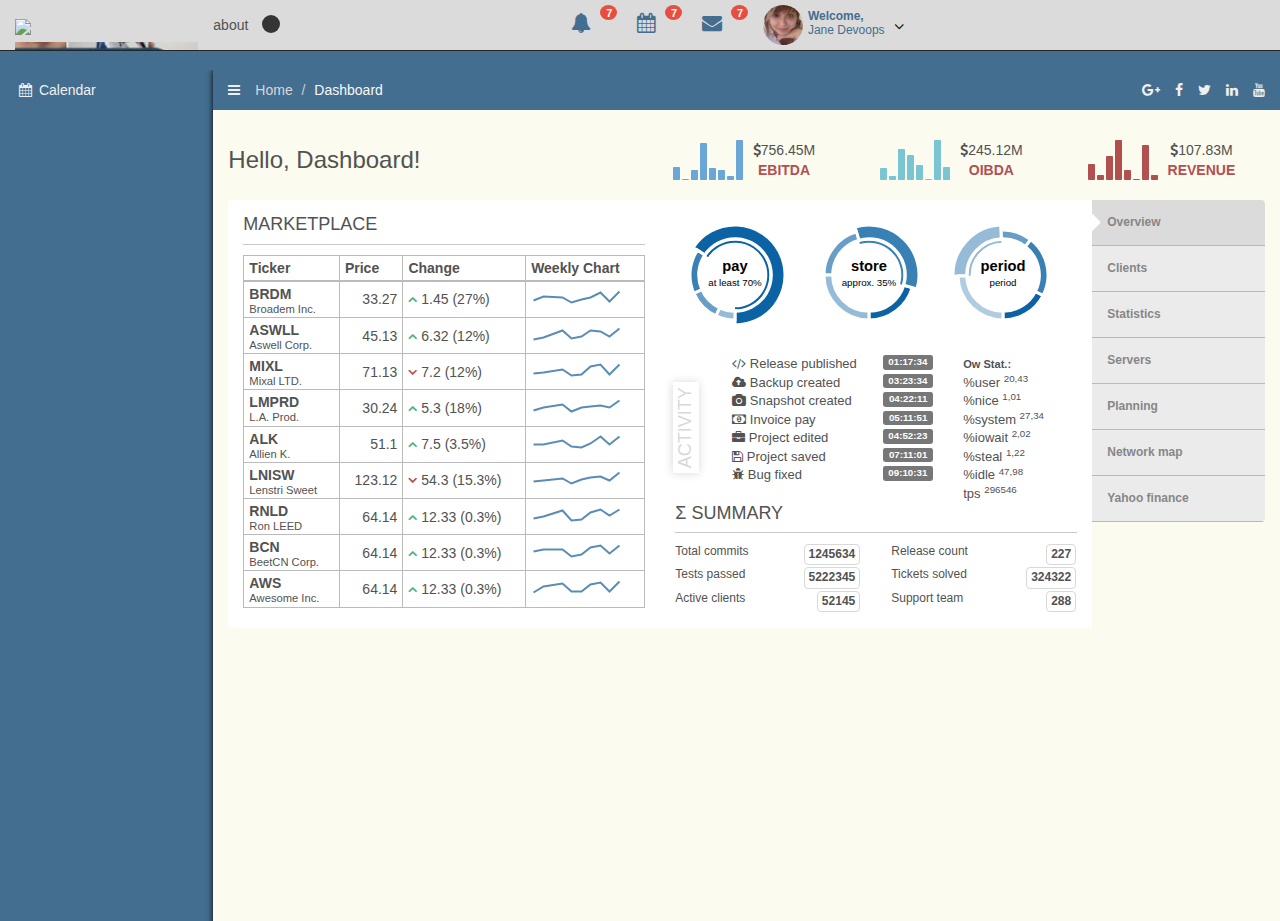
==== commit 97863011: "teste" ====
--- a/index_v1.html
+++ b/index_v1.html
@@ -23,7 +23,7 @@
 				<script src="http://getbootstrap.com/docs-assets/js/respond.min.js"></script>
 		<![endif]-->
 	</head>
-<body>asdasd
+<body>teste
 <!--Start Header-->
 <div id="screensaver">
 	<canvas id="canvas"></canvas>
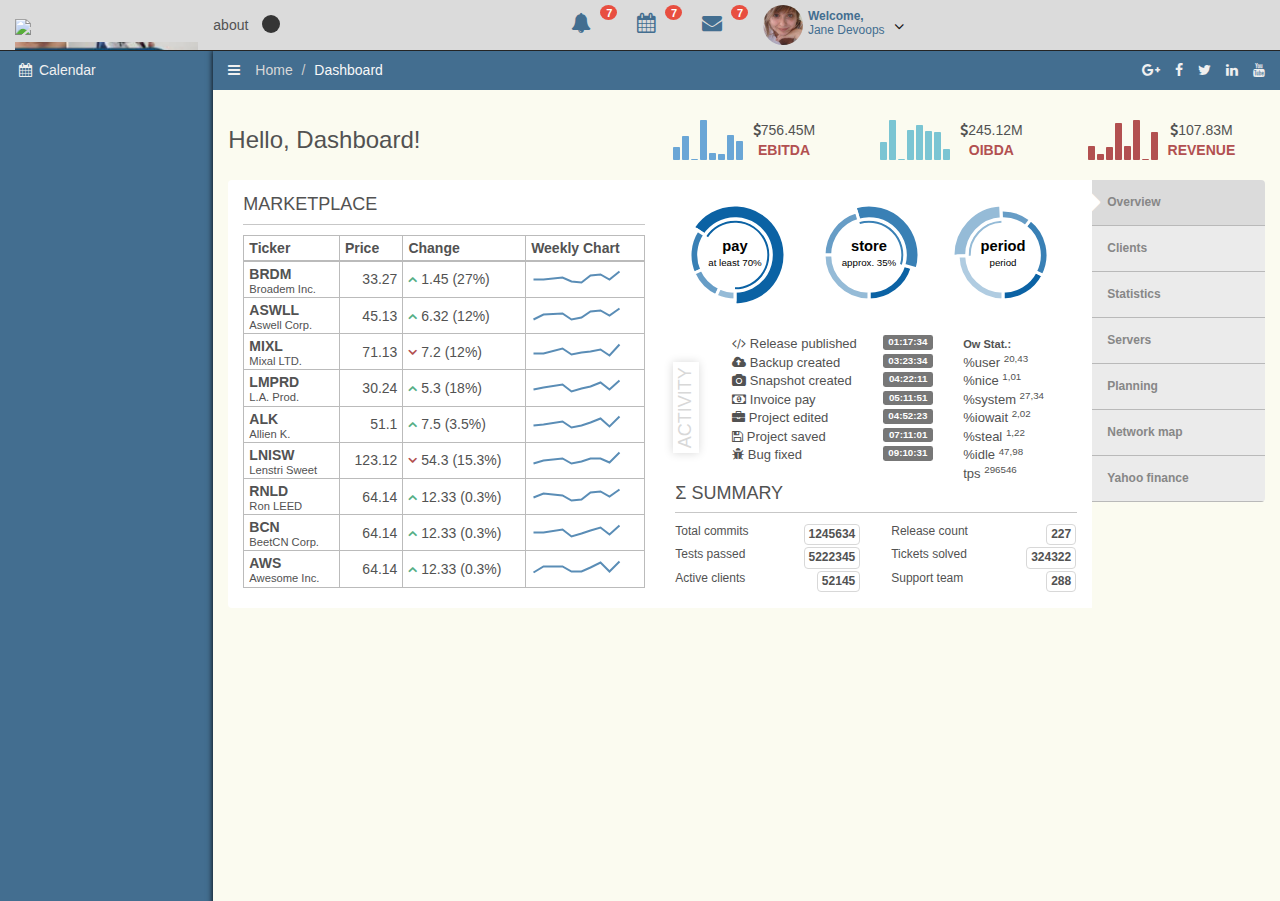
==== commit 4a335e9c: "teste2" ====
--- a/index_v1.html
+++ b/index_v1.html
@@ -23,7 +23,7 @@
 				<script src="http://getbootstrap.com/docs-assets/js/respond.min.js"></script>
 		<![endif]-->
 	</head>
-<body>teste
+<body>
 <!--Start Header-->
 <div id="screensaver">
 	<canvas id="canvas"></canvas>
